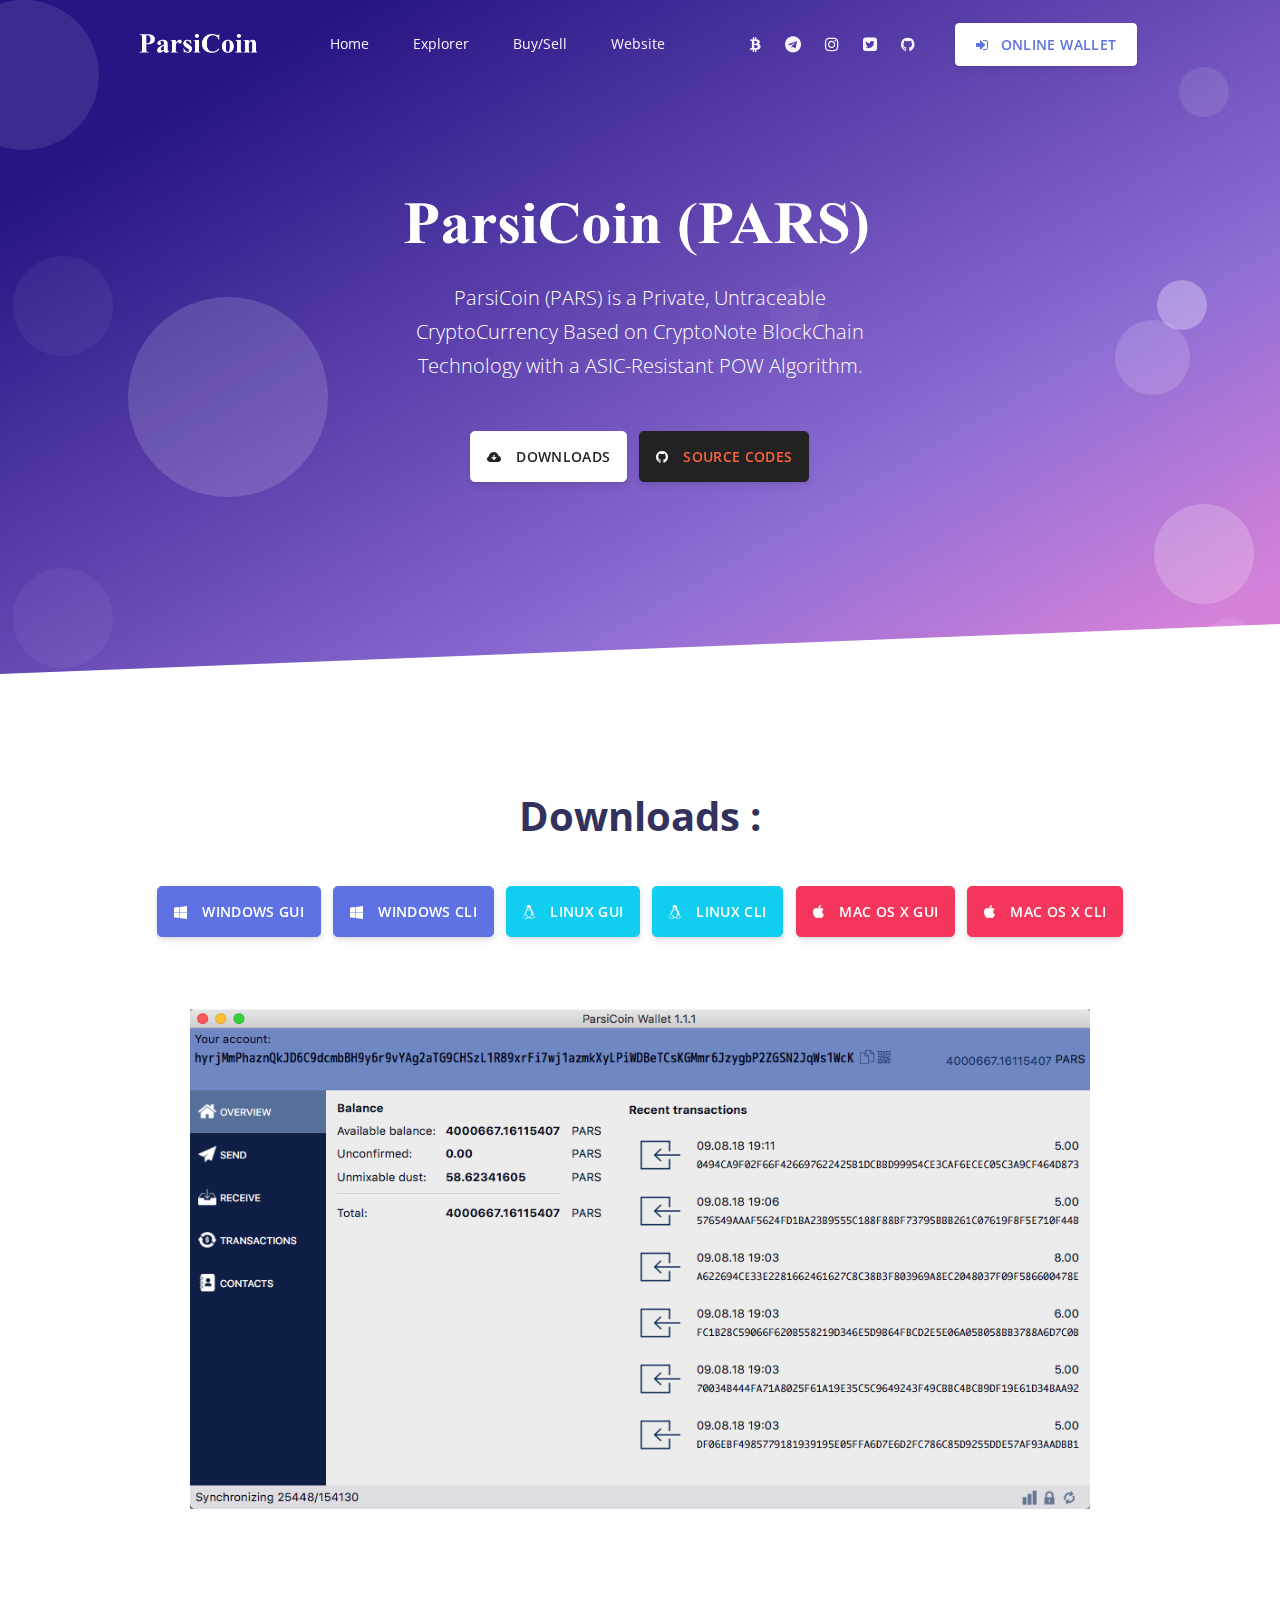
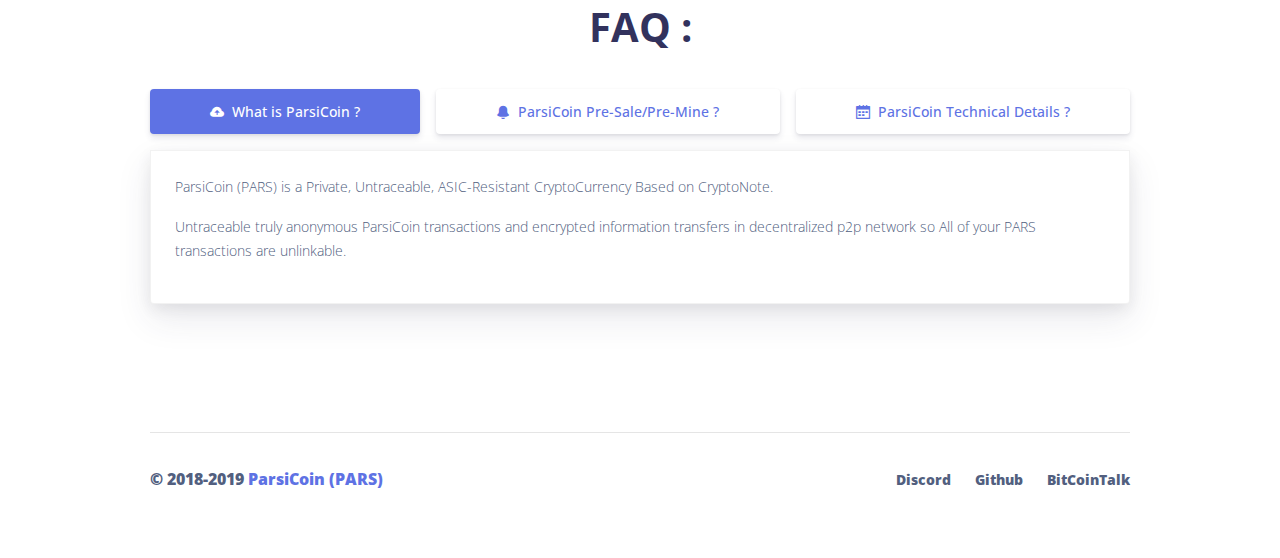
==== index.html @ a7b80174 "initial commit" ====
<!DOCTYPE html>
<html>

<head>
  <meta charset="utf-8">
  <meta name="viewport" content="width=device-width, initial-scale=1, shrink-to-fit=no">
  <meta name="description" content="ParsiCoin (PARS) | Anonymous, Private, Untraceable CryptoCurrency.">
  <meta name="author" content="ParsiCoin">
  <title>ParsiCoin (PARS) | Anonymous, Private, Untraceable CryptoCurrency.</title>
  <link href="./assets/img/brand/favicon.ico" rel="icon" type="ico">
  <link href="https://fonts.googleapis.com/css?family=Open+Sans:300,400,600,700" rel="stylesheet">
  <link href="./assets/vendor/nucleo/css/nucleo.css" rel="stylesheet">
  <link href="./assets/vendor/font-awesome/css/font-awesome.min.css" rel="stylesheet">
  <link type="text/css" href="./assets/css/argon.css?v=1.0.1" rel="stylesheet">
  <link type="text/css" href="./assets/css/docs.min.css" rel="stylesheet">
</head>

<body>
  <header class="header-global">
    <nav id="navbar-main" class="navbar navbar-main navbar-expand-lg navbar-transparent navbar-light headroom">
      <div class="container">
        <a class="navbar-brand mr-lg-5" href="./index.html">
          <img src="./assets/img/brand/white.png">
        </a>
        <button class="navbar-toggler" type="button" data-toggle="collapse" data-target="#navbar_global" aria-controls="navbar_global" aria-expanded="false" aria-label="Toggle navigation">
          <span class="navbar-toggler-icon"></span>
        </button>
        <div class="navbar-collapse collapse" id="navbar_global">
          <div class="navbar-collapse-header">
            <div class="row">
              <div class="col-6 collapse-brand">
                <a href="./index.html">
                  <img src="./assets/img/brand/blue.png">
                </a>
              </div>
              <div class="col-6 collapse-close">
                <button type="button" class="navbar-toggler" data-toggle="collapse" data-target="#navbar_global" aria-controls="navbar_global" aria-expanded="false" aria-label="Toggle navigation">
                  <span></span>
                  <span></span>
                </button>
              </div>
            </div>
          </div>
          <ul class="navbar-nav navbar-nav-hover align-items-lg-center">
            <li class="nav-item">
              <a href="#" class="nav-link" data-toggle="dropdown" href="index.html" role="button">
                <i class="ni ni-ui-04 d-lg-none"></i>
                <span class="nav-link-inner--text">Home</span>
              </a>
            </li>
            <li class="nav-item">
              <a href="#" class="nav-link" data-toggle="dropdown" href="http://explorer.parsicoin.net" role="button">
                <i class="ni ni-collection d-lg-none"></i>
                <span class="nav-link-inner--text">Explorer</span>
              </a>
            </li>
			<li class="nav-item">
              <a href="#" class="nav-link" data-toggle="dropdown" href="https://fcbaccount.com" role="button">
                <i class="ni ni-collection d-lg-none"></i>
                <span class="nav-link-inner--text">Buy/Sell</span>
              </a>
            </li>
			<li class="nav-item">
              <a href="#" class="nav-link" data-toggle="dropdown" href="https://parsicoin.net" role="button">
                <i class="ni ni-collection d-lg-none"></i>
                <span class="nav-link-inner--text">Website</span>
              </a>
            </li>
          </ul>
          <ul class="navbar-nav align-items-lg-center ml-lg-auto">
            <li class="nav-item">
              <a class="nav-link nav-link-icon" href="https://bitcointalk.org/index.php?topic=3381737.0" target="_blank" data-toggle="tooltip" title="join us on Bitcointalk">
                <i class="fa fa-bitcoin"></i>
                <span class="nav-link-inner--text d-lg-none">BitcoinTalk</span>
              </a>
            </li>
			<li class="nav-item">
              <a class="nav-link nav-link-icon" href="https://t.me/parsicoin" target="_blank" data-toggle="tooltip" title="join us on Telegram">
                <i class="fa fa-telegram"></i>
                <span class="nav-link-inner--text d-lg-none">Telegram</span>
              </a>
            </li>
            <li class="nav-item">
              <a class="nav-link nav-link-icon" href="https://www.instagram.com/parsicoin" target="_blank" data-toggle="tooltip" title="Follow us on Instagram">
                <i class="fa fa-instagram"></i>
                <span class="nav-link-inner--text d-lg-none">Instagram</span>
              </a>
            </li>
            <li class="nav-item">
              <a class="nav-link nav-link-icon" href="https://twitter.com/parsicoin" target="_blank" data-toggle="tooltip" title="Follow us on Twitter">
                <i class="fa fa-twitter-square"></i>
                <span class="nav-link-inner--text d-lg-none">Twitter</span>
              </a>
            </li>
            <li class="nav-item">
              <a class="nav-link nav-link-icon" href="https://github.com/parsicoin" target="_blank" data-toggle="tooltip" title="Star us on Github">
                <i class="fa fa-github"></i>
                <span class="nav-link-inner--text d-lg-none">Github</span>
              </a>
            </li>
            <li class="nav-item d-none d-lg-block ml-lg-4">
              <a href="https://wallet.parsicoin.net" target="_blank" class="btn btn-neutral btn-icon">
                <span class="btn-inner--icon">
                  <i class="fa fa-sign-in mr-2"></i>
                </span>
                <span class="nav-link-inner--text">Online Wallet</span>
              </a>
            </li>
          </ul>
        </div>
      </div>
    </nav>
  </header>
  <main>
    <div class="position-relative">
      <section class="section section-lg section-hero section-shaped">
        <div class="shape shape-style-1 shape-primary">
          <span class="span-150"></span>
          <span class="span-50"></span>
          <span class="span-50"></span>
          <span class="span-75"></span>
          <span class="span-100"></span>
          <span class="span-75"></span>
          <span class="span-50"></span>
          <span class="span-100"></span>
          <span class="span-50"></span>
          <span class="span-100"></span>
        </div>
        <div class="container shape-container d-flex align-items-center py-lg">
          <div class="col px-0">
            <div class="row align-items-center justify-content-center">
              <div class="col-lg-6 text-center">
                <img src="./assets/img/brand/white-big.png" style="width: 500px;" class="img-fluid">
                <p class="lead text-white">ParsiCoin (PARS) is a Private, Untraceable CryptoCurrency Based on CryptoNote BlockChain Technology with a ASIC-Resistant POW Algorithm.</p>
                <div class="btn-wrapper mt-5">
                  <a href="#downloads" class="btn btn-lg btn-white btn-icon mb-3 mb-sm-0">
                    <span class="btn-inner--icon"><i class="ni ni-cloud-download-95"></i></span>
                    <span class="btn-inner--text">Downloads</span>
                  </a>
                  <a href="https://github.com/parsicoin/" class="btn btn-lg btn-github btn-icon mb-3 mb-sm-0" target="_blank">
                    <span class="btn-inner--icon"><i class="fa fa-github"></i></span>
                    <span class="btn-inner--text">
                      <span class="text-warning">Source Codes</span>
                  </a>
                </div>
              </div>
            </div>
          </div>
        </div>
        <div class="separator separator-bottom separator-skew zindex-100">
          <svg x="0" y="0" viewBox="0 0 2560 100" preserveAspectRatio="none" version="1.1" xmlns="http://www.w3.org/2000/svg">
            <polygon class="fill-white" points="2560 0 2560 100 0 100"></polygon>
          </svg>
        </div>
      </section>
    </div>
    <section class="section section-components pb-0" id="section-components">
      <div class="container">
        <div class="row justify-content-center">
          <div class="col-lg-12">
            <h2 class="mb-5" id="downloads">
              <h1><center><b>Downloads :<b></center></h1><br>
            </h2>
            <div>
              <center><a href="https://github.com/ParsiCoin/parsipay/releases/download/Stable-3/parsipay-3.0.0-windows.exe" class="btn btn-lg btn-primary btn-icon mb-3 mb-sm-0">
                    <span class="btn-inner--icon"><i class="fa fa-windows"></i></span>
                    <span class="btn-inner--text">Windows GUI</span>
                  </a>
				  <a href="https://github.com/ParsiCoin/parsicoin/releases/download/Stable-3/parsicoin-3.0.0-win64.zip" class="btn btn-lg btn-primary btn-icon mb-3 mb-sm-0">
                    <span class="btn-inner--icon"><i class="fa fa-windows"></i></span>
                    <span class="btn-inner--text">Windows CLI</span>
                  </a>
				<a href="https://github.com/ParsiCoin/parsipay/releases/download/Stable-3/parsipay-3.0.0-linux64.tar.gz" class="btn btn-lg btn-info btn-icon mb-3 mb-sm-0">
                    <span class="btn-inner--icon"><i class="fa fa-linux"></i></span>
                    <span class="btn-inner--text">Linux GUI</span>
                  </a>
				  <a href="https://github.com/ParsiCoin/parsicoin/releases/download/Stable-3/parsicoin-3.0.0-linux64.tar.gz" class="btn btn-lg btn-info btn-icon mb-3 mb-sm-0">
                    <span class="btn-inner--icon"><i class="fa fa-linux"></i></span>
                    <span class="btn-inner--text">Linux CLI</span>
                  </a>
				  <a href="https://github.com/ParsiCoin/parsipay/releases/download/Stable-3/parsipay-3.0.0-macosx64.dmg" class="btn btn-lg btn-danger btn-icon mb-3 mb-sm-0">
                    <span class="btn-inner--icon"><i class="fa fa-apple"></i></span>
                    <span class="btn-inner--text">Mac OS X GUI</span>
                  </a>
				  <a href="https://github.com/ParsiCoin/parsicoin/releases/download/Stable-3/parsicoin-3.0.0-macosx64.zip" class="btn btn-lg btn-danger btn-icon mb-3 mb-sm-0">
                    <span class="btn-inner--icon"><i class="fa fa-apple"></i></span>
                    <span class="btn-inner--text">Mac OS X CLI</span>
                  </center></a>
		  <br>
		  <br>
		  <br>
		  <center><img src="assets/img/parsipay.png" alt="ParsiPay" width="900" height="500"></center>
		  <br>
				  <section class="section section-components">
      <div class="container">
          <div class="row justify-content-center">
            <div class="col-lg-12">
              <div class="mb-3">
                <h1><center><b>FAQ :<b></center></h1>
              </div>
              <div class="nav-wrapper">
                <ul class="nav nav-pills nav-fill flex-column flex-md-row" id="tabs-icons-text" role="tablist">
                  <li class="nav-item">
                    <a class="nav-link mb-sm-3 mb-md-0 active" id="tabs-icons-text-1-tab" data-toggle="tab" href="#tabs-icons-text-1" role="tab" aria-controls="tabs-icons-text-1" aria-selected="true"><i class="ni ni-cloud-upload-96 mr-2"></i>What is ParsiCoin ?</a>
                  </li>
                  <li class="nav-item">
                    <a class="nav-link mb-sm-3 mb-md-0" id="tabs-icons-text-2-tab" data-toggle="tab" href="#tabs-icons-text-2" role="tab" aria-controls="tabs-icons-text-2" aria-selected="false"><i class="ni ni-bell-55 mr-2"></i>ParsiCoin Pre-Sale/Pre-Mine ?</a>
                  </li>
                  <li class="nav-item">
                    <a class="nav-link mb-sm-3 mb-md-0" id="tabs-icons-text-3-tab" data-toggle="tab" href="#tabs-icons-text-3" role="tab" aria-controls="tabs-icons-text-3" aria-selected="false"><i class="ni ni-calendar-grid-58 mr-2"></i>ParsiCoin Technical Details ?</a>
                  </li>
                </ul>
              </div>
              <div class="card shadow">
                <div class="card-body">
                  <div class="tab-content" id="myTabContent">
                    <div class="tab-pane fade show active" id="tabs-icons-text-1" role="tabpanel" aria-labelledby="tabs-icons-text-1-tab">
                      <p class="description">ParsiCoin (PARS) is a Private, Untraceable, ASIC-Resistant CryptoCurrency Based on CryptoNote.</p>
                      <p class="description">Untraceable truly anonymous ParsiCoin transactions and encrypted information transfers in decentralized p2p network so All of your PARS transactions are unlinkable.</p>
                    </div>
                    <div class="tab-pane fade" id="tabs-icons-text-2" role="tabpanel" aria-labelledby="tabs-icons-text-2-tab">
                      <p class="description">ParsiCoin Had no Pre-Sales.</p>
					  <p class="description">ParsiCoin Developers Mined 8% of the Total Supply , for the Project Fees , AirDrops and Investors Shares.</p>
                    </div>
                    <div class="tab-pane fade" id="tabs-icons-text-3" role="tabpanel" aria-labelledby="tabs-icons-text-3-tab">
                      <p class="description">Name : ParsiCoin <br>
					Symbol : PARS <br>
					Block Time : 120 Seconds <br>
					Money supply : 15.000.000 PARS <br>
					Address Prefix : 0x90004 (Address Start with "PARS") <br>
					Minimum fee : 0.001 PARS <br>
					Block reward : Smoothly varying <br>
					RPC Port : 18240</p>
                    </div>
                  </div>
                </div>
              </div>
            </div>
          </div>
		  <br>
		  <br>
		  <br>
		  <script type="text/javascript" src="https://widget.coinlore.com/widgets/new-widget.js"></script><div class="coinlore-coin-widget" data-mcap="1" data-mcurrency="usd" data-d7="1" data-cwidth="100%" data-rank="1" data-vol="1" data-id="parsicoin" data-bcolor="#fff" data-tcolor="#333" data-ccolor="#333" data-pcolor="#333"></div>
      <br>
	  <hr>
      <div class="row align-items-center justify-content-md-between">
        <div class="col-md-6">
          <div class="copyright">
            &copy; 2018-2019
            <a href="https://parsicoin.net" target="_blank">ParsiCoin (PARS)</a>
          </div>
        </div>
        <div class="col-md-6">
          <ul class="nav nav-footer justify-content-end">
            <li class="nav-item">
              <a href="https://discord.gg/c7qmFNh" class="nav-link" target="_blank">Discord</a>
            </li>
            <li class="nav-item">
              <a href="https://github.com/parsicoin" class="nav-link" target="_blank">Github</a>
            </li>
            <li class="nav-item">
              <a href="https://bitcointalk.org/index.php?topic=3381737.0" class="nav-link" target="_blank">BitCoinTalk</a>
            </li>
          </ul>
        </div>
      </div>
    </div>
  </footer>
  <script src="./assets/vendor/jquery/jquery.min.js"></script>
  <script src="./assets/vendor/popper/popper.min.js"></script>
  <script src="./assets/vendor/bootstrap/bootstrap.min.js"></script>
  <script src="./assets/vendor/headroom/headroom.min.js"></script>
  <script src="./assets/vendor/onscreen/onscreen.min.js"></script>
  <script src="./assets/vendor/nouislider/js/nouislider.min.js"></script>
  <script src="./assets/vendor/bootstrap-datepicker/js/bootstrap-datepicker.min.js"></script>
  <script src="./assets/js/argon.js?v=1.0.1"></script>
</body>

</html>
---- assets/vendor/nucleo/css/nucleo.css ----
/*--------------------------------

hermes-dashboard-icons Web Font - built using nucleoapp.com
License - nucleoapp.com/license/

-------------------------------- */
@font-face {
  font-family: 'NucleoIcons';
  src: url('../fonts/nucleo-icons.eot');
  src: url('../fonts/nucleo-icons.eot') format('embedded-opentype'), url('../fonts/nucleo-icons.woff2') format('woff2'), url('../fonts/nucleo-icons.woff') format('woff'), url('../fonts/nucleo-icons.ttf') format('truetype'), url('../fonts/nucleo-icons.svg') format('svg');
  font-weight: normal;
  font-style: normal;
}
/*------------------------
    base class definition
-------------------------*/
.ni {
  display: inline-block;
  font: normal normal normal 14px/1 NucleoIcons;
  font-size: inherit;
  text-rendering: auto;
  -webkit-font-smoothing: antialiased;
  -moz-osx-font-smoothing: grayscale;
}
/*------------------------
  change icon size
-------------------------*/
.ni-lg {
  font-size: 1.33333333em;
  line-height: 0.75em;
  vertical-align: -15%;
}
.ni-2x {
  font-size: 2em;
}
.ni-3x {
  font-size: 3em;
}
.ni-4x {
  font-size: 4em;
}
.ni-5x {
  font-size: 5em;
}

/*----------------------------------
  add a square/circle background
-----------------------------------*/
.ni.square,
.ni.circle {
  padding: 0.33333333em;
  vertical-align: -16%;
  background-color: #eee;
}
.ni.circle {
  border-radius: 50%;
}
/*------------------------
  list icons
-------------------------*/
.ni-ul {
  padding-left: 0;
  margin-left: 2.14285714em;
  list-style-type: none;
}
.ni-ul > li {
  position: relative;
}
.ni-ul > li > .ni {
  position: absolute;
  left: -1.57142857em;
  top: 0.14285714em;
  text-align: center;
}
.ni-ul > li > .ni.lg {
  top: 0;
  left: -1.35714286em;
}
.ni-ul > li > .ni.circle,
.ni-ul > li > .ni.square {
  top: -0.19047619em;
  left: -1.9047619em;
}
/*------------------------
  spinning icons
-------------------------*/
.ni.spin {
  -webkit-animation: nc-spin 2s infinite linear;
  -moz-animation: nc-spin 2s infinite linear;
  animation: nc-spin 2s infinite linear;
}
@-webkit-keyframes nc-spin {
  0% {
    -webkit-transform: rotate(0deg);
  }
  100% {
    -webkit-transform: rotate(360deg);
  }
}
@-moz-keyframes nc-spin {
  0% {
    -moz-transform: rotate(0deg);
  }
  100% {
    -moz-transform: rotate(360deg);
  }
}
@keyframes nc-spin {
  0% {
    -webkit-transform: rotate(0deg);
    -moz-transform: rotate(0deg);
    -ms-transform: rotate(0deg);
    -o-transform: rotate(0deg);
    transform: rotate(0deg);
  }
  100% {
    -webkit-transform: rotate(360deg);
    -moz-transform: rotate(360deg);
    -ms-transform: rotate(360deg);
    -o-transform: rotate(360deg);
    transform: rotate(360deg);
  }
}
/*------------------------
  rotated/flipped icons
-------------------------*/
.ni.rotate-90 {
  filter: progid:DXImageTransform.Microsoft.BasicImage(rotation=1);
  -webkit-transform: rotate(90deg);
  -moz-transform: rotate(90deg);
  -ms-transform: rotate(90deg);
  -o-transform: rotate(90deg);
  transform: rotate(90deg);
}
.ni.rotate-180 {
  filter: progid:DXImageTransform.Microsoft.BasicImage(rotation=2);
  -webkit-transform: rotate(180deg);
  -moz-transform: rotate(180deg);
  -ms-transform: rotate(180deg);
  -o-transform: rotate(180deg);
  transform: rotate(180deg);
}
.ni.rotate-270 {
  filter: progid:DXImageTransform.Microsoft.BasicImage(rotation=3);
  -webkit-transform: rotate(270deg);
  -moz-transform: rotate(270deg);
  -ms-transform: rotate(270deg);
  -o-transform: rotate(270deg);
  transform: rotate(270deg);
}
.ni.flip-y {
  filter: progid:DXImageTransform.Microsoft.BasicImage(rotation=0);
  -webkit-transform: scale(-1, 1);
  -moz-transform: scale(-1, 1);
  -ms-transform: scale(-1, 1);
  -o-transform: scale(-1, 1);
  transform: scale(-1, 1);
}
.ni.flip-x {
  filter: progid:DXImageTransform.Microsoft.BasicImage(rotation=2);
  -webkit-transform: scale(1, -1);
  -moz-transform: scale(1, -1);
  -ms-transform: scale(1, -1);
  -o-transform: scale(1, -1);
  transform: scale(1, -1);
}
/*------------------------
    font icons
-------------------------*/

.ni-active-40::before {
    content: "\ea02";
}

.ni-air-baloon::before {
    content: "\ea03";
}

.ni-album-2::before {
    content: "\ea04";
}

.ni-align-center::before {
    content: "\ea05";
}

.ni-align-left-2::before {
    content: "\ea06";
}

.ni-ambulance::before {
    content: "\ea07";
}

.ni-app::before {
    content: "\ea08";
}

.ni-archive-2::before {
    content: "\ea09";
}

.ni-atom::before {
    content: "\ea0a";
}

.ni-badge::before {
    content: "\ea0b";
}

.ni-bag-17::before {
    content: "\ea0c";
}

.ni-basket::before {
    content: "\ea0d";
}

.ni-bell-55::before {
    content: "\ea0e";
}

.ni-bold-down::before {
    content: "\ea0f";
}

.ni-bold-left::before {
    content: "\ea10";
}

.ni-bold-right::before {
    content: "\ea11";
}

.ni-bold-up::before {
    content: "\ea12";
}

.ni-bold::before {
    content: "\ea13";
}

.ni-book-bookmark::before {
    content: "\ea14";
}

.ni-books::before {
    content: "\ea15";
}

.ni-box-2::before {
    content: "\ea16";
}

.ni-briefcase-24::before {
    content: "\ea17";
}

.ni-building::before {
    content: "\ea18";
}

.ni-bulb-61::before {
    content: "\ea19";
}

.ni-bullet-list-67::before {
    content: "\ea1a";
}

.ni-bus-front-12::before {
    content: "\ea1b";
}

.ni-button-pause::before {
    content: "\ea1c";
}

.ni-button-play::before {
    content: "\ea1d";
}

.ni-button-power::before {
    content: "\ea1e";
}

.ni-calendar-grid-58::before {
    content: "\ea1f";
}

.ni-camera-compact::before {
    content: "\ea20";
}

.ni-caps-small::before {
    content: "\ea21";
}

.ni-cart::before {
    content: "\ea22";
}

.ni-chart-bar-32::before {
    content: "\ea23";
}

.ni-chart-pie-35::before {
    content: "\ea24";
}

.ni-chat-round::before {
    content: "\ea25";
}

.ni-check-bold::before {
    content: "\ea26";
}

.ni-circle-08::before {
    content: "\ea27";
}

.ni-cloud-download-95::before {
    content: "\ea28";
}

.ni-cloud-upload-96::before {
    content: "\ea29";
}

.ni-compass-04::before {
    content: "\ea2a";
}

.ni-controller::before {
    content: "\ea2b";
}

.ni-credit-card::before {
    content: "\ea2c";
}

.ni-curved-next::before {
    content: "\ea2d";
}

.ni-delivery-fast::before {
    content: "\ea2e";
}

.ni-diamond::before {
    content: "\ea2f";
}

.ni-email-83::before {
    content: "\ea30";
}

.ni-fat-add::before {
    content: "\ea31";
}

.ni-fat-delete::before {
    content: "\ea32";
}

.ni-fat-remove::before {
    content: "\ea33";
}

.ni-favourite-28::before {
    content: "\ea34";
}

.ni-folder-17::before {
    content: "\ea35";
}

.ni-glasses-2::before {
    content: "\ea36";
}

.ni-hat-3::before {
    content: "\ea37";
}

.ni-headphones::before {
    content: "\ea38";
}

.ni-html5::before {
    content: "\ea39";
}

.ni-istanbul::before {
    content: "\ea3a";
}

.ni-key-25::before {
    content: "\ea3b";
}

.ni-laptop::before {
    content: "\ea3c";
}

.ni-like-2::before {
    content: "\ea3d";
}

.ni-lock-circle-open::before {
    content: "\ea3e";
}

.ni-map-big::before {
    content: "\ea3f";
}

.ni-mobile-button::before {
    content: "\ea40";
}

.ni-money-coins::before {
    content: "\ea41";
}

.ni-note-03::before {
    content: "\ea42";
}

.ni-notification-70::before {
    content: "\ea43";
}

.ni-palette::before {
    content: "\ea44";
}

.ni-paper-diploma::before {
    content: "\ea45";
}

.ni-pin-3::before {
    content: "\ea46";
}

.ni-planet::before {
    content: "\ea47";
}

.ni-ruler-pencil::before {
    content: "\ea48";
}

.ni-satisfied::before {
    content: "\ea49";
}

.ni-scissors::before {
    content: "\ea4a";
}

.ni-send::before {
    content: "\ea4b";
}

.ni-settings-gear-65::before {
    content: "\ea4c";
}

.ni-settings::before {
    content: "\ea4d";
}

.ni-single-02::before {
    content: "\ea4e";
}

.ni-single-copy-04::before {
    content: "\ea4f";
}

.ni-sound-wave::before {
    content: "\ea50";
}

.ni-spaceship::before {
    content: "\ea51";
}

.ni-square-pin::before {
    content: "\ea52";
}

.ni-support-16::before {
    content: "\ea53";
}

.ni-tablet-button::before {
    content: "\ea54";
}

.ni-tag::before {
    content: "\ea55";
}

.ni-tie-bow::before {
    content: "\ea56";
}

.ni-time-alarm::before {
    content: "\ea57";
}

.ni-trophy::before {
    content: "\ea58";
}

.ni-tv-2::before {
    content: "\ea59";
}

.ni-umbrella-13::before {
    content: "\ea5a";
}

.ni-user-run::before {
    content: "\ea5b";
}

.ni-vector::before {
    content: "\ea5c";
}

.ni-watch-time::before {
    content: "\ea5d";
}

.ni-world::before {
    content: "\ea5e";
}

.ni-zoom-split-in::before {
    content: "\ea5f";
}

.ni-collection::before {
    content: "\ea60";
}

.ni-image::before {
    content: "\ea61";
}

.ni-shop::before {
    content: "\ea62";
}

.ni-ungroup::before {
    content: "\ea63";
}

.ni-world-2::before {
    content: "\ea64";
}

.ni-ui-04::before {
    content: "\ea65";
}


/* all icon font classes list here */
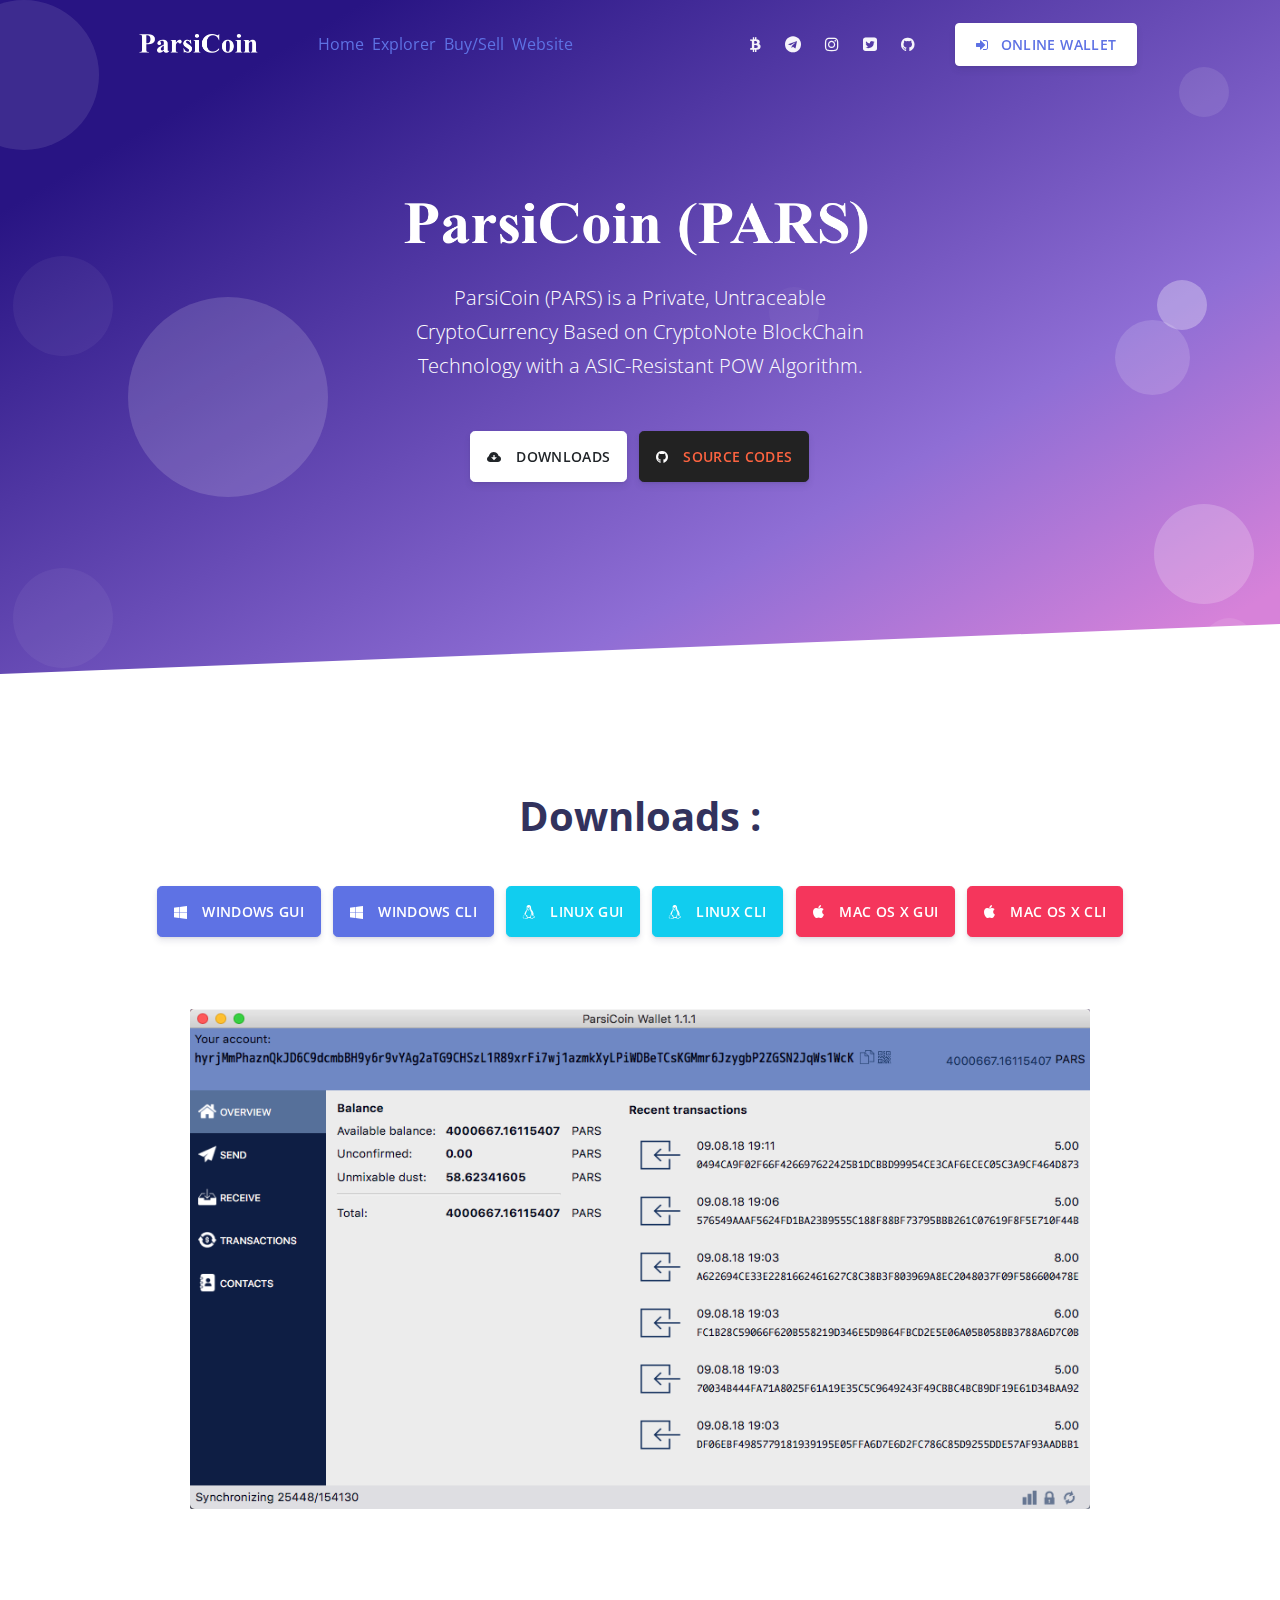
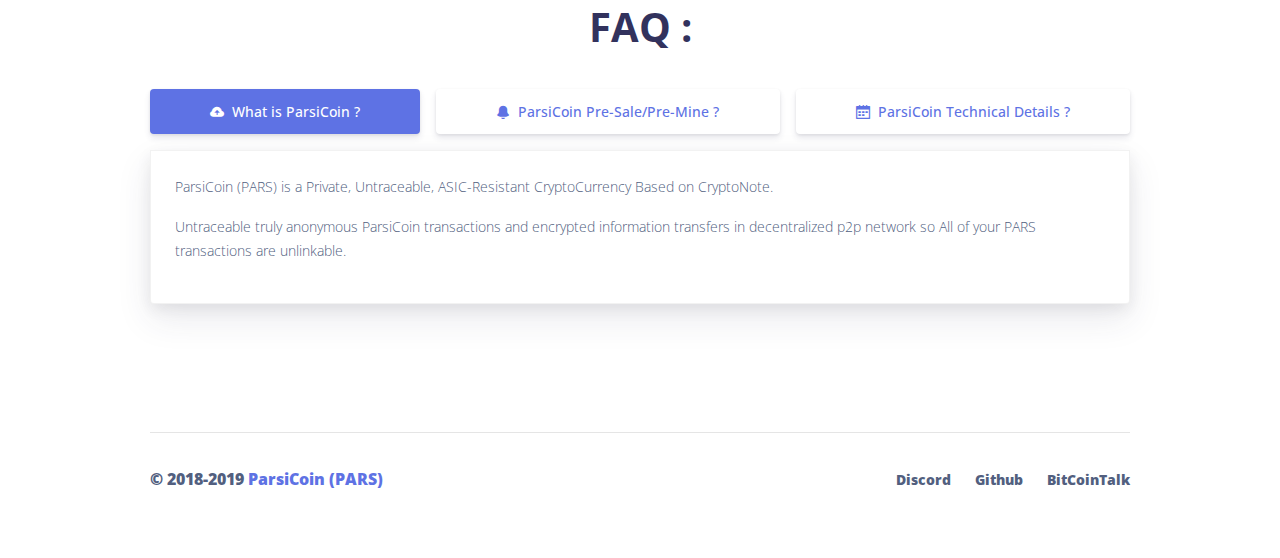
==== commit 70baa520: "Update index.html" ====
--- a/index.html
+++ b/index.html
@@ -43,28 +43,16 @@
           </div>
           <ul class="navbar-nav navbar-nav-hover align-items-lg-center">
             <li class="nav-item">
-              <a href="#" class="nav-link" data-toggle="dropdown" href="index.html" role="button">
-                <i class="ni ni-ui-04 d-lg-none"></i>
-                <span class="nav-link-inner--text">Home</span>
-              </a>
-            </li>
-            <li class="nav-item">
-              <a href="#" class="nav-link" data-toggle="dropdown" href="http://explorer.parsicoin.net" role="button">
-                <i class="ni ni-collection d-lg-none"></i>
-                <span class="nav-link-inner--text">Explorer</span>
-              </a>
+              <li><a href="index.html">Home</a></li>
+            </li>
+            <li class="nav-item">
+              <li><a href="http://explorer.parsicoin.net" target="_blank">Explorer</a></li>
             </li>
 			<li class="nav-item">
-              <a href="#" class="nav-link" data-toggle="dropdown" href="https://fcbaccount.com" role="button">
-                <i class="ni ni-collection d-lg-none"></i>
-                <span class="nav-link-inner--text">Buy/Sell</span>
-              </a>
+             <li><a href="https://fcbaccount.com" target="_blank">Buy/Sell</a></li>
             </li>
 			<li class="nav-item">
-              <a href="#" class="nav-link" data-toggle="dropdown" href="https://parsicoin.net" role="button">
-                <i class="ni ni-collection d-lg-none"></i>
-                <span class="nav-link-inner--text">Website</span>
-              </a>
+              <li><a href="https://parsicoin.net" target="_blank">Website</a></li>
             </li>
           </ul>
           <ul class="navbar-nav align-items-lg-center ml-lg-auto">
@@ -276,4 +264,4 @@
   <script src="./assets/js/argon.js?v=1.0.1"></script>
 </body>
 
-</html>+</html>
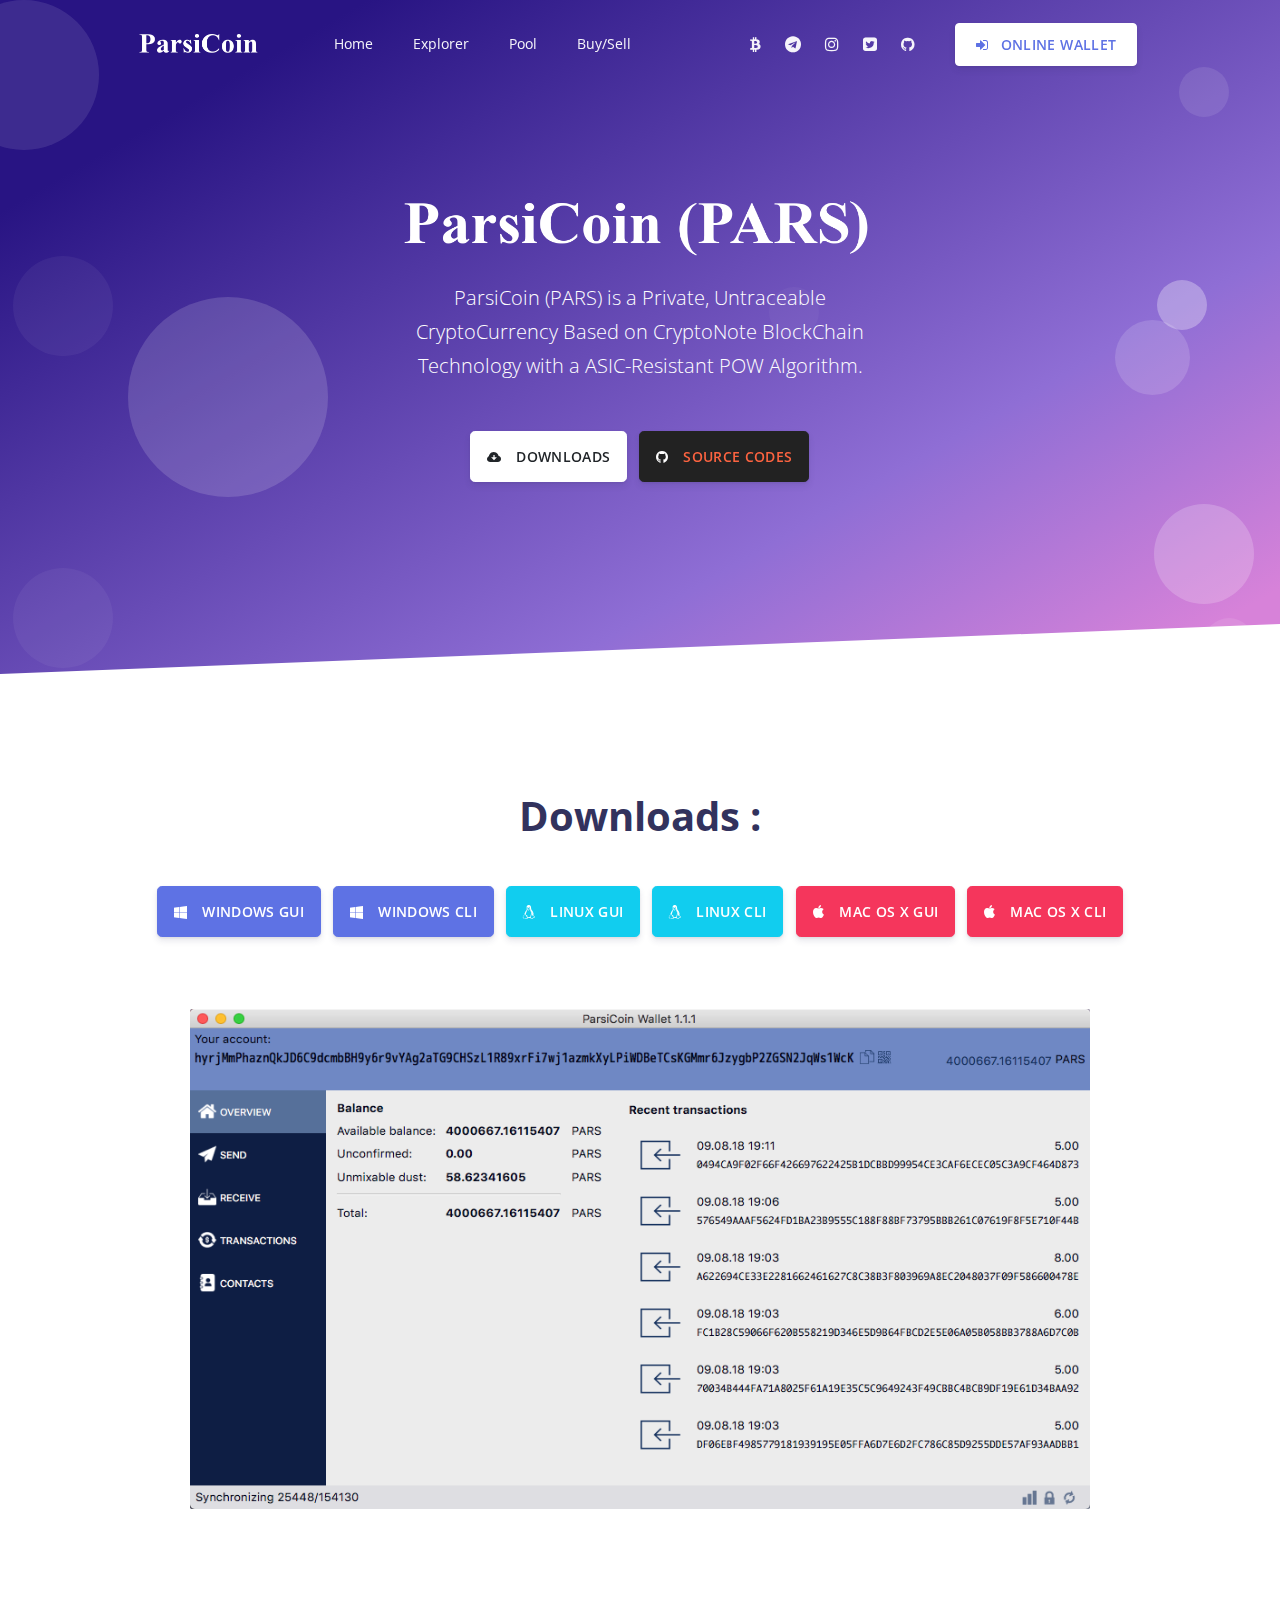
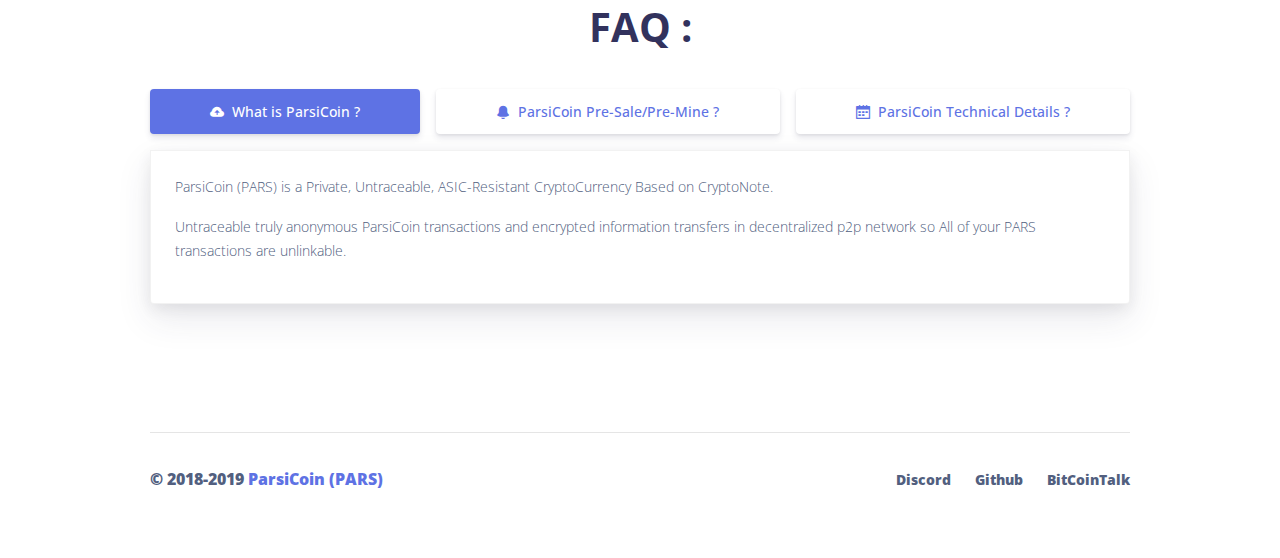
==== commit 6610cdcb: "pool" ====
--- a/index.html
+++ b/index.html
@@ -43,16 +43,16 @@
           </div>
           <ul class="navbar-nav navbar-nav-hover align-items-lg-center">
             <li class="nav-item">
-              <li><a href="index.html">Home</a></li>
-            </li>
-            <li class="nav-item">
-              <li><a href="http://explorer.parsicoin.net" target="_blank">Explorer</a></li>
+              <li><a href="index.html" class="nav-link">Home</a></li>
+            </li>
+            <li class="nav-item">
+              <li><a href="http://explorer.parsicoin.net" class="nav-link" target="_blank">Explorer</a></li>
             </li>
 			<li class="nav-item">
-             <li><a href="https://fcbaccount.com" target="_blank">Buy/Sell</a></li>
-            </li>
-			<li class="nav-item">
-              <li><a href="https://parsicoin.net" target="_blank">Website</a></li>
+              <li><a href="http://pool.parsicoin.net" class="nav-link" target="_blank">Pool</a></li>
+            </li>
+	    <li class="nav-item">
+             <li><a href="https://fcbaccount.com" class="nav-link" target="_blank">Buy/Sell</a></li>
             </li>
           </ul>
           <ul class="navbar-nav align-items-lg-center ml-lg-auto">
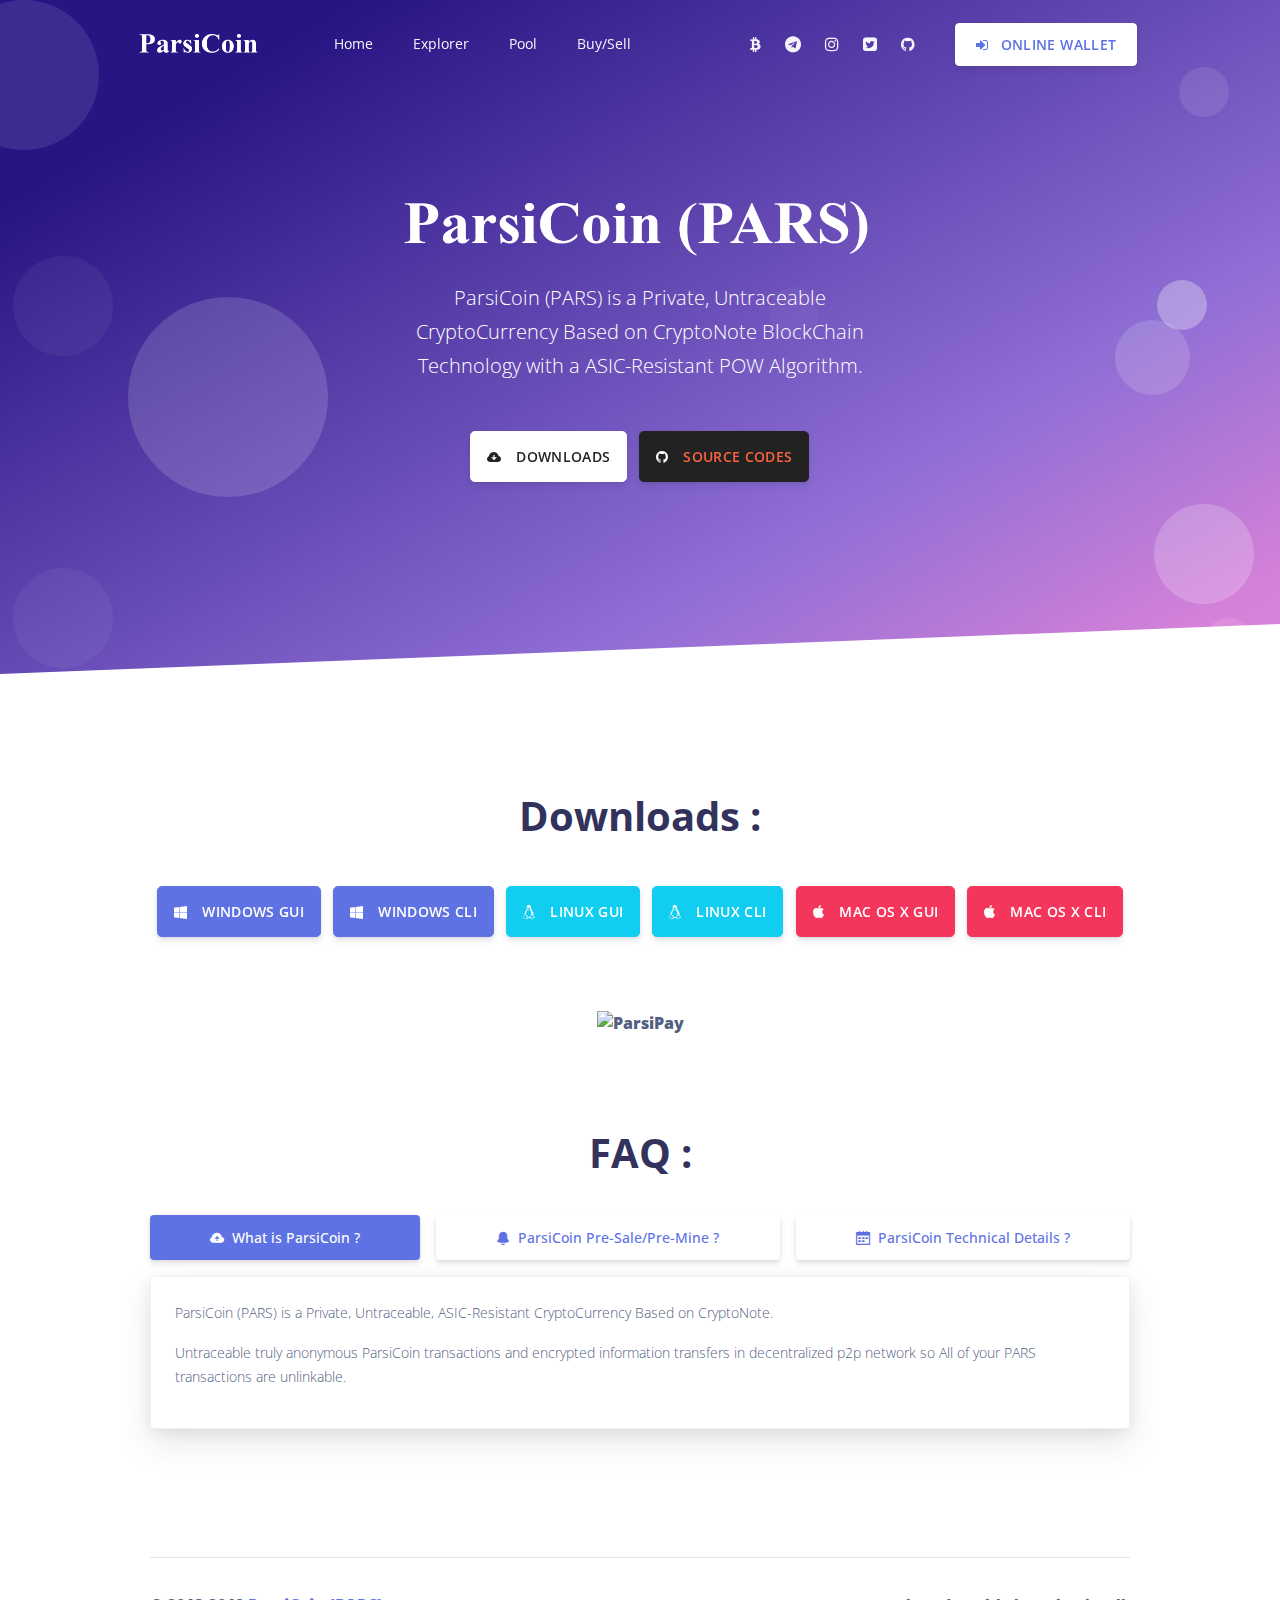
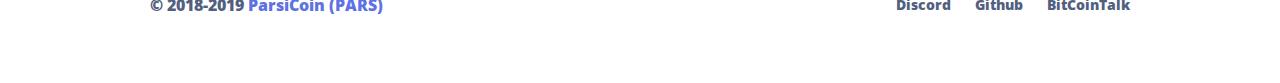
==== commit e58fbde2: "Parsipay.png" ====
--- a/index.html
+++ b/index.html
@@ -177,7 +177,7 @@
 		  <br>
 		  <br>
 		  <br>
-		  <center><img src="assets/img/parsipay.png" alt="ParsiPay" width="900" height="500"></center>
+		  <center><img src="https://parsicoin.net/images/parsipay.png" alt="ParsiPay" width="900" height="500"></center>
 		  <br>
 				  <section class="section section-components">
       <div class="container">
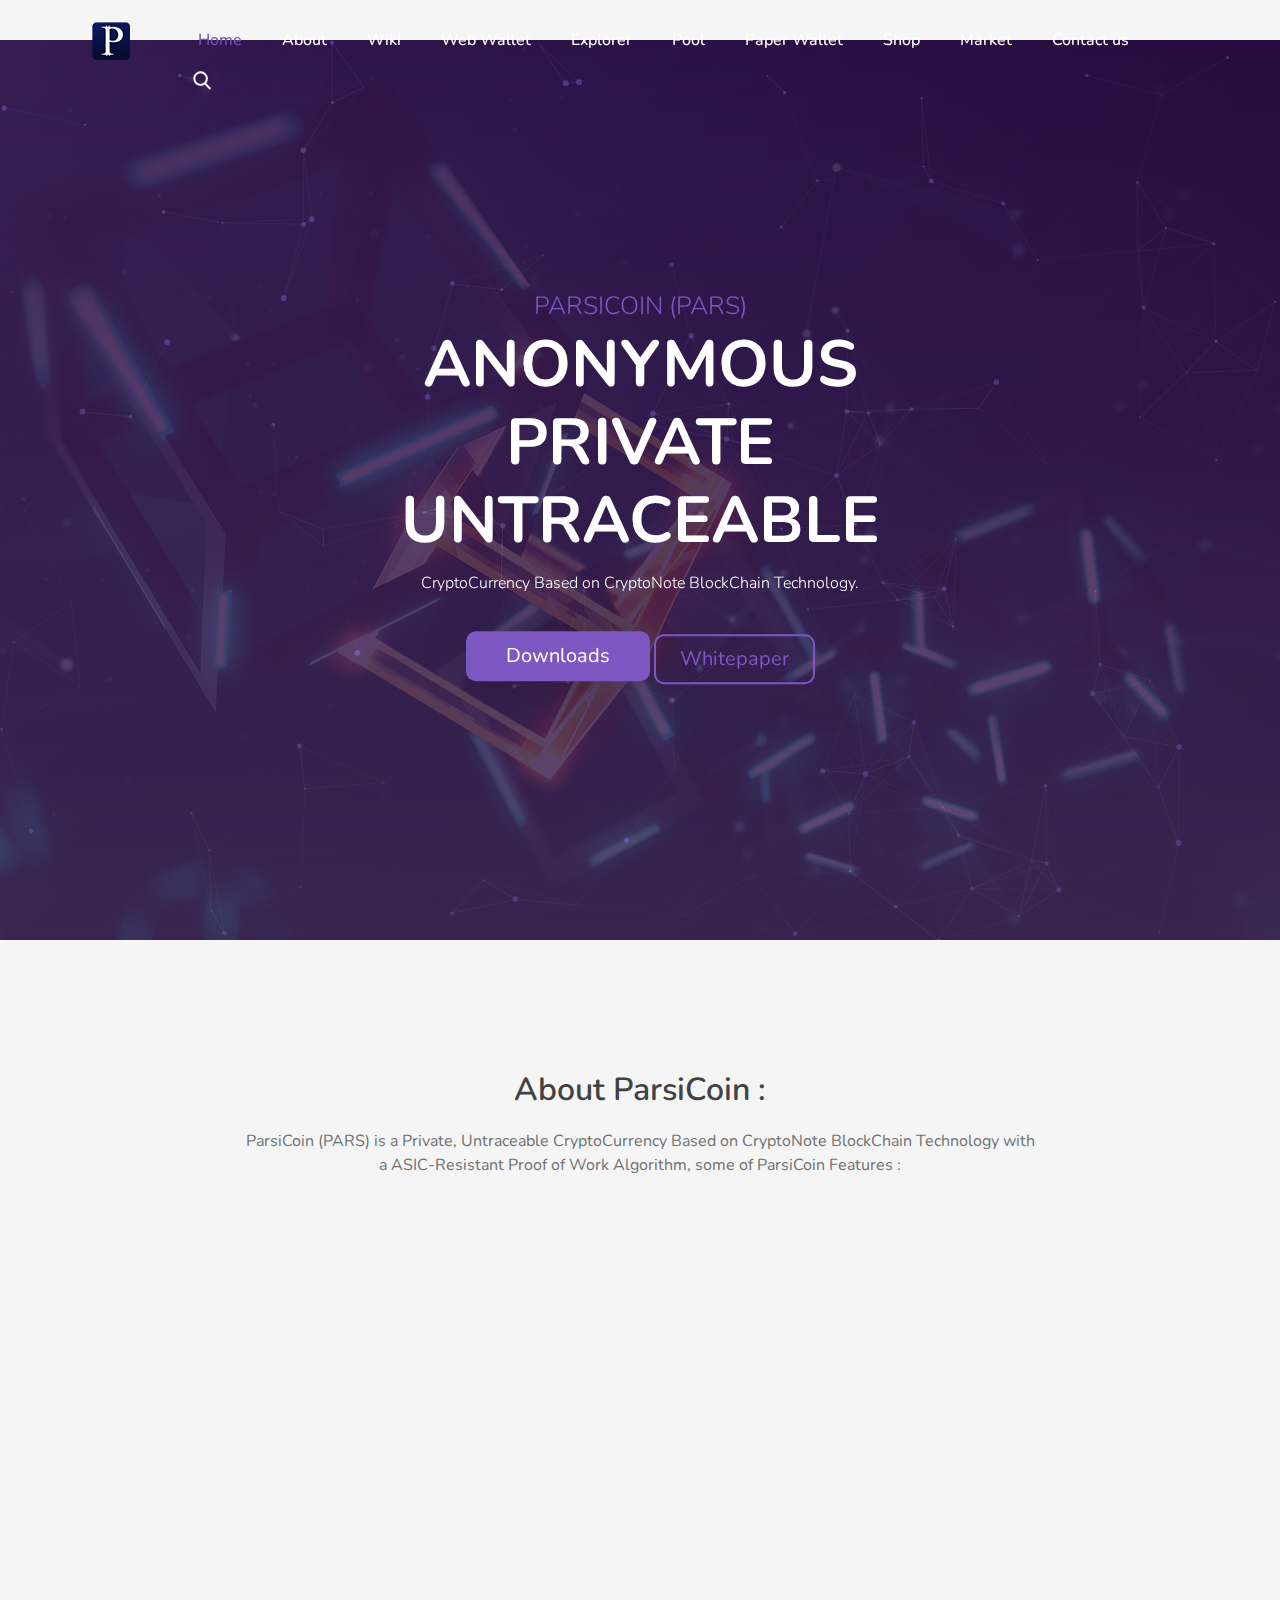
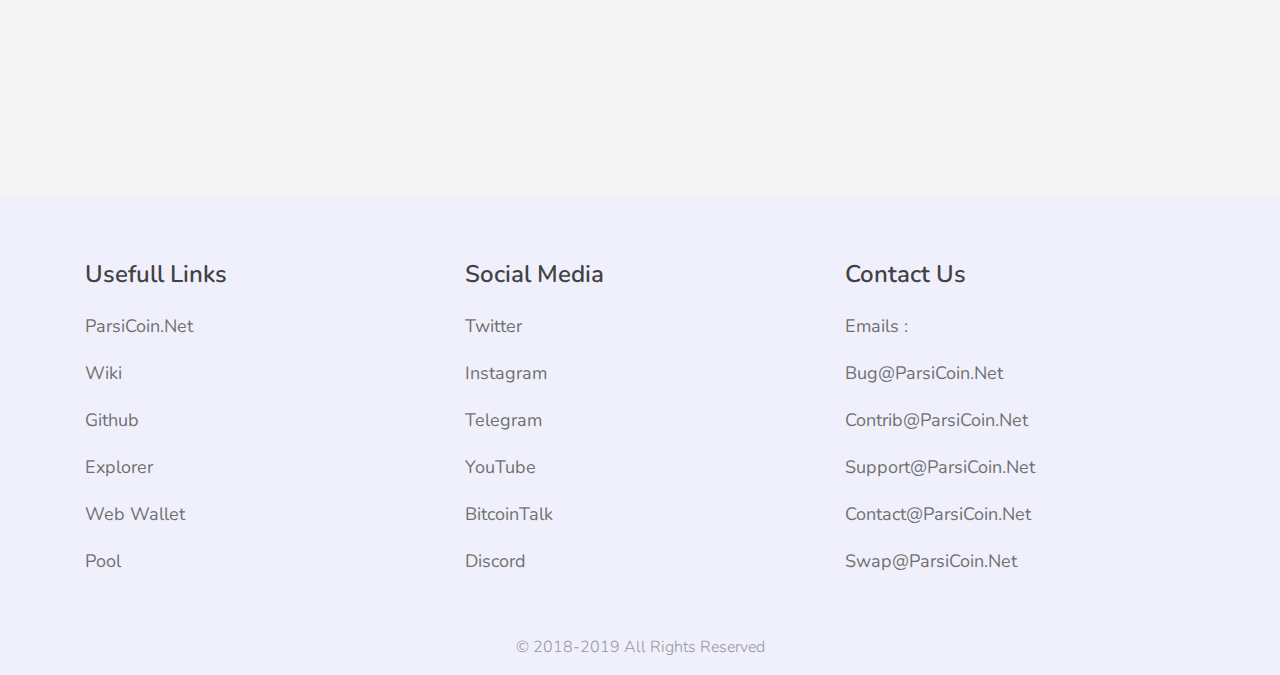
==== commit 5e37f6fd: "final version" ====
--- a/index.html
+++ b/index.html
@@ -1,267 +1,183 @@
 <!DOCTYPE html>
-<html>
-
+<html lang="en">
 <head>
-  <meta charset="utf-8">
+  <title>ParsiCoin (PARS) | Anonymous, Private, Untraceable CryptoCurrency.</title>
+  <meta charset="UTF-8">
   <meta name="viewport" content="width=device-width, initial-scale=1, shrink-to-fit=no">
+  <meta name="keywords" content="ParsiCoin,CryptoCurrency,Blockchain"/>
   <meta name="description" content="ParsiCoin (PARS) | Anonymous, Private, Untraceable CryptoCurrency.">
-  <meta name="author" content="ParsiCoin">
-  <title>ParsiCoin (PARS) | Anonymous, Private, Untraceable CryptoCurrency.</title>
-  <link href="./assets/img/brand/favicon.ico" rel="icon" type="ico">
-  <link href="https://fonts.googleapis.com/css?family=Open+Sans:300,400,600,700" rel="stylesheet">
-  <link href="./assets/vendor/nucleo/css/nucleo.css" rel="stylesheet">
-  <link href="./assets/vendor/font-awesome/css/font-awesome.min.css" rel="stylesheet">
-  <link type="text/css" href="./assets/css/argon.css?v=1.0.1" rel="stylesheet">
-  <link type="text/css" href="./assets/css/docs.min.css" rel="stylesheet">
+  <link rel="icon" href="assets/img/favicon.png">
+  <link rel="stylesheet" href="assets/icon/font/flaticon.css">
+  <link rel="stylesheet" href="https://use.fontawesome.com/releases/v5.7.2/css/all.css" integrity="sha384-fnmOCqbTlWIlj8LyTjo7mOUStjsKC4pOpQbqyi7RrhN7udi9RwhKkMHpvLbHG9Sr" crossorigin="anonymous">
+  <link rel="stylesheet" href="assets/css/bootstrap.min.css">
+  <link rel="stylesheet" href="assets/css/animate.min.css">
+  <link rel="stylesheet" href="assets/css/owl.carousel.min.css">
+  <link rel="stylesheet" href="assets/css/lightbox.min.css">
+  <link rel="stylesheet" href="assets/css/style.css">
 </head>
-
-<body>
-  <header class="header-global">
-    <nav id="navbar-main" class="navbar navbar-main navbar-expand-lg navbar-transparent navbar-light headroom">
-      <div class="container">
-        <a class="navbar-brand mr-lg-5" href="./index.html">
-          <img src="./assets/img/brand/white.png">
-        </a>
-        <button class="navbar-toggler" type="button" data-toggle="collapse" data-target="#navbar_global" aria-controls="navbar_global" aria-expanded="false" aria-label="Toggle navigation">
-          <span class="navbar-toggler-icon"></span>
-        </button>
-        <div class="navbar-collapse collapse" id="navbar_global">
-          <div class="navbar-collapse-header">
-            <div class="row">
-              <div class="col-6 collapse-brand">
-                <a href="./index.html">
-                  <img src="./assets/img/brand/blue.png">
-                </a>
-              </div>
-              <div class="col-6 collapse-close">
-                <button type="button" class="navbar-toggler" data-toggle="collapse" data-target="#navbar_global" aria-controls="navbar_global" aria-expanded="false" aria-label="Toggle navigation">
-                  <span></span>
-                  <span></span>
-                </button>
-              </div>
-            </div>
+<body class="page-section" id="home">
+<div class="preloader"></div>
+<header class="header">
+  <div id="navbar" class="flex-row link-color">
+    <div class="container">
+      <div>
+        <div id="toggler">
+          <a>
+            <i class="fas fa-bars"></i>
+          </a>
+        </div>
+        <a class="logo" href="index.html"><img src="assets/img/logo.png" alt="ParsiCoin"></a>
+        <nav id="nav" class="vw-nav-menu vw-nav-menu_two">
+          <ul class="list-unstyled">
+            <li><a class="vw-nav-link" href="#home">Home</a></li>
+            <li><a class="vw-nav-link" href="#features">About</a></li>
+            <li><a class="vw-nav-link" href="https://wiki.parsicoin.net">Wiki</a></li>
+            <li><a class="vw-nav-link" href="https://wallet.parsicoin.net">Web Wallet</a></li>
+            <li><a class="vw-nav-link" href="https://explorer.parsicoin.net">Explorer</a></li>
+            <li><a class="vw-nav-link" href="https://pool.parsicoin.net">Pool</a></li>
+            <li><a class="vw-nav-link" href="paperwallet/index.html">Paper Wallet</a></li>
+            <li><a class="vw-nav-link" href="https://shop.parsicoin.net">Shop</a></li>
+            <li><a class="vw-nav-link" href="https://coinlore.com/coin/parsicoin">Market</a></li>
+            <li><a class="vw-nav-link" href="#footer">Contact us</a></li>
+          </ul>
+        </nav>
+        <div id="search-box">
+          <a href="#search">
+            <i class="flaticon-search"></i>
+          </a>
+          <div id="search">
+            <span class="close"></span>
+            <form role="search" action="https://explorer.parsicoin.net#blockchain_transaction" id="searchform" >
+              <input name="hash" class="form-control" type="search" placeholder="Search with Transaction Hash"/>
+            </form>
           </div>
-          <ul class="navbar-nav navbar-nav-hover align-items-lg-center">
-            <li class="nav-item">
-              <li><a href="index.html" class="nav-link">Home</a></li>
-            </li>
-            <li class="nav-item">
-              <li><a href="http://explorer.parsicoin.net" class="nav-link" target="_blank">Explorer</a></li>
-            </li>
-			<li class="nav-item">
-              <li><a href="http://pool.parsicoin.net" class="nav-link" target="_blank">Pool</a></li>
-            </li>
-	    <li class="nav-item">
-             <li><a href="https://fcbaccount.com" class="nav-link" target="_blank">Buy/Sell</a></li>
-            </li>
-          </ul>
-          <ul class="navbar-nav align-items-lg-center ml-lg-auto">
-            <li class="nav-item">
-              <a class="nav-link nav-link-icon" href="https://bitcointalk.org/index.php?topic=3381737.0" target="_blank" data-toggle="tooltip" title="join us on Bitcointalk">
-                <i class="fa fa-bitcoin"></i>
-                <span class="nav-link-inner--text d-lg-none">BitcoinTalk</span>
-              </a>
-            </li>
-			<li class="nav-item">
-              <a class="nav-link nav-link-icon" href="https://t.me/parsicoin" target="_blank" data-toggle="tooltip" title="join us on Telegram">
-                <i class="fa fa-telegram"></i>
-                <span class="nav-link-inner--text d-lg-none">Telegram</span>
-              </a>
-            </li>
-            <li class="nav-item">
-              <a class="nav-link nav-link-icon" href="https://www.instagram.com/parsicoin" target="_blank" data-toggle="tooltip" title="Follow us on Instagram">
-                <i class="fa fa-instagram"></i>
-                <span class="nav-link-inner--text d-lg-none">Instagram</span>
-              </a>
-            </li>
-            <li class="nav-item">
-              <a class="nav-link nav-link-icon" href="https://twitter.com/parsicoin" target="_blank" data-toggle="tooltip" title="Follow us on Twitter">
-                <i class="fa fa-twitter-square"></i>
-                <span class="nav-link-inner--text d-lg-none">Twitter</span>
-              </a>
-            </li>
-            <li class="nav-item">
-              <a class="nav-link nav-link-icon" href="https://github.com/parsicoin" target="_blank" data-toggle="tooltip" title="Star us on Github">
-                <i class="fa fa-github"></i>
-                <span class="nav-link-inner--text d-lg-none">Github</span>
-              </a>
-            </li>
-            <li class="nav-item d-none d-lg-block ml-lg-4">
-              <a href="https://wallet.parsicoin.net" target="_blank" class="btn btn-neutral btn-icon">
-                <span class="btn-inner--icon">
-                  <i class="fa fa-sign-in mr-2"></i>
-                </span>
-                <span class="nav-link-inner--text">Online Wallet</span>
-              </a>
-            </li>
-          </ul>
-        </div>
-      </div>
-    </nav>
-  </header>
-  <main>
-    <div class="position-relative">
-      <section class="section section-lg section-hero section-shaped">
-        <div class="shape shape-style-1 shape-primary">
-          <span class="span-150"></span>
-          <span class="span-50"></span>
-          <span class="span-50"></span>
-          <span class="span-75"></span>
-          <span class="span-100"></span>
-          <span class="span-75"></span>
-          <span class="span-50"></span>
-          <span class="span-100"></span>
-          <span class="span-50"></span>
-          <span class="span-100"></span>
-        </div>
-        <div class="container shape-container d-flex align-items-center py-lg">
-          <div class="col px-0">
-            <div class="row align-items-center justify-content-center">
-              <div class="col-lg-6 text-center">
-                <img src="./assets/img/brand/white-big.png" style="width: 500px;" class="img-fluid">
-                <p class="lead text-white">ParsiCoin (PARS) is a Private, Untraceable CryptoCurrency Based on CryptoNote BlockChain Technology with a ASIC-Resistant POW Algorithm.</p>
-                <div class="btn-wrapper mt-5">
-                  <a href="#downloads" class="btn btn-lg btn-white btn-icon mb-3 mb-sm-0">
-                    <span class="btn-inner--icon"><i class="ni ni-cloud-download-95"></i></span>
-                    <span class="btn-inner--text">Downloads</span>
-                  </a>
-                  <a href="https://github.com/parsicoin/" class="btn btn-lg btn-github btn-icon mb-3 mb-sm-0" target="_blank">
-                    <span class="btn-inner--icon"><i class="fa fa-github"></i></span>
-                    <span class="btn-inner--text">
-                      <span class="text-warning">Source Codes</span>
-                  </a>
-                </div>
-              </div>
-            </div>
-          </div>
-        </div>
-        <div class="separator separator-bottom separator-skew zindex-100">
-          <svg x="0" y="0" viewBox="0 0 2560 100" preserveAspectRatio="none" version="1.1" xmlns="http://www.w3.org/2000/svg">
-            <polygon class="fill-white" points="2560 0 2560 100 0 100"></polygon>
-          </svg>
-        </div>
-      </section>
-    </div>
-    <section class="section section-components pb-0" id="section-components">
-      <div class="container">
-        <div class="row justify-content-center">
-          <div class="col-lg-12">
-            <h2 class="mb-5" id="downloads">
-              <h1><center><b>Downloads :<b></center></h1><br>
-            </h2>
-            <div>
-              <center><a href="https://github.com/ParsiCoin/parsipay/releases/download/Stable-3/parsipay-3.0.0-windows.exe" class="btn btn-lg btn-primary btn-icon mb-3 mb-sm-0">
-                    <span class="btn-inner--icon"><i class="fa fa-windows"></i></span>
-                    <span class="btn-inner--text">Windows GUI</span>
-                  </a>
-				  <a href="https://github.com/ParsiCoin/parsicoin/releases/download/Stable-3/parsicoin-3.0.0-win64.zip" class="btn btn-lg btn-primary btn-icon mb-3 mb-sm-0">
-                    <span class="btn-inner--icon"><i class="fa fa-windows"></i></span>
-                    <span class="btn-inner--text">Windows CLI</span>
-                  </a>
-				<a href="https://github.com/ParsiCoin/parsipay/releases/download/Stable-3/parsipay-3.0.0-linux64.tar.gz" class="btn btn-lg btn-info btn-icon mb-3 mb-sm-0">
-                    <span class="btn-inner--icon"><i class="fa fa-linux"></i></span>
-                    <span class="btn-inner--text">Linux GUI</span>
-                  </a>
-				  <a href="https://github.com/ParsiCoin/parsicoin/releases/download/Stable-3/parsicoin-3.0.0-linux64.tar.gz" class="btn btn-lg btn-info btn-icon mb-3 mb-sm-0">
-                    <span class="btn-inner--icon"><i class="fa fa-linux"></i></span>
-                    <span class="btn-inner--text">Linux CLI</span>
-                  </a>
-				  <a href="https://github.com/ParsiCoin/parsipay/releases/download/Stable-3/parsipay-3.0.0-macosx64.dmg" class="btn btn-lg btn-danger btn-icon mb-3 mb-sm-0">
-                    <span class="btn-inner--icon"><i class="fa fa-apple"></i></span>
-                    <span class="btn-inner--text">Mac OS X GUI</span>
-                  </a>
-				  <a href="https://github.com/ParsiCoin/parsicoin/releases/download/Stable-3/parsicoin-3.0.0-macosx64.zip" class="btn btn-lg btn-danger btn-icon mb-3 mb-sm-0">
-                    <span class="btn-inner--icon"><i class="fa fa-apple"></i></span>
-                    <span class="btn-inner--text">Mac OS X CLI</span>
-                  </center></a>
-		  <br>
-		  <br>
-		  <br>
-		  <center><img src="https://parsicoin.net/images/parsipay.png" alt="ParsiPay" width="900" height="500"></center>
-		  <br>
-				  <section class="section section-components">
-      <div class="container">
-          <div class="row justify-content-center">
-            <div class="col-lg-12">
-              <div class="mb-3">
-                <h1><center><b>FAQ :<b></center></h1>
-              </div>
-              <div class="nav-wrapper">
-                <ul class="nav nav-pills nav-fill flex-column flex-md-row" id="tabs-icons-text" role="tablist">
-                  <li class="nav-item">
-                    <a class="nav-link mb-sm-3 mb-md-0 active" id="tabs-icons-text-1-tab" data-toggle="tab" href="#tabs-icons-text-1" role="tab" aria-controls="tabs-icons-text-1" aria-selected="true"><i class="ni ni-cloud-upload-96 mr-2"></i>What is ParsiCoin ?</a>
-                  </li>
-                  <li class="nav-item">
-                    <a class="nav-link mb-sm-3 mb-md-0" id="tabs-icons-text-2-tab" data-toggle="tab" href="#tabs-icons-text-2" role="tab" aria-controls="tabs-icons-text-2" aria-selected="false"><i class="ni ni-bell-55 mr-2"></i>ParsiCoin Pre-Sale/Pre-Mine ?</a>
-                  </li>
-                  <li class="nav-item">
-                    <a class="nav-link mb-sm-3 mb-md-0" id="tabs-icons-text-3-tab" data-toggle="tab" href="#tabs-icons-text-3" role="tab" aria-controls="tabs-icons-text-3" aria-selected="false"><i class="ni ni-calendar-grid-58 mr-2"></i>ParsiCoin Technical Details ?</a>
-                  </li>
-                </ul>
-              </div>
-              <div class="card shadow">
-                <div class="card-body">
-                  <div class="tab-content" id="myTabContent">
-                    <div class="tab-pane fade show active" id="tabs-icons-text-1" role="tabpanel" aria-labelledby="tabs-icons-text-1-tab">
-                      <p class="description">ParsiCoin (PARS) is a Private, Untraceable, ASIC-Resistant CryptoCurrency Based on CryptoNote.</p>
-                      <p class="description">Untraceable truly anonymous ParsiCoin transactions and encrypted information transfers in decentralized p2p network so All of your PARS transactions are unlinkable.</p>
-                    </div>
-                    <div class="tab-pane fade" id="tabs-icons-text-2" role="tabpanel" aria-labelledby="tabs-icons-text-2-tab">
-                      <p class="description">ParsiCoin Had no Pre-Sales.</p>
-					  <p class="description">ParsiCoin Developers Mined 8% of the Total Supply , for the Project Fees , AirDrops and Investors Shares.</p>
-                    </div>
-                    <div class="tab-pane fade" id="tabs-icons-text-3" role="tabpanel" aria-labelledby="tabs-icons-text-3-tab">
-                      <p class="description">Name : ParsiCoin <br>
-					Symbol : PARS <br>
-					Block Time : 120 Seconds <br>
-					Money supply : 15.000.000 PARS <br>
-					Address Prefix : 0x90004 (Address Start with "PARS") <br>
-					Minimum fee : 0.001 PARS <br>
-					Block reward : Smoothly varying <br>
-					RPC Port : 18240</p>
-                    </div>
-                  </div>
-                </div>
-              </div>
-            </div>
-          </div>
-		  <br>
-		  <br>
-		  <br>
-		  <script type="text/javascript" src="https://widget.coinlore.com/widgets/new-widget.js"></script><div class="coinlore-coin-widget" data-mcap="1" data-mcurrency="usd" data-d7="1" data-cwidth="100%" data-rank="1" data-vol="1" data-id="parsicoin" data-bcolor="#fff" data-tcolor="#333" data-ccolor="#333" data-pcolor="#333"></div>
-      <br>
-	  <hr>
-      <div class="row align-items-center justify-content-md-between">
-        <div class="col-md-6">
-          <div class="copyright">
-            &copy; 2018-2019
-            <a href="https://parsicoin.net" target="_blank">ParsiCoin (PARS)</a>
-          </div>
-        </div>
-        <div class="col-md-6">
-          <ul class="nav nav-footer justify-content-end">
-            <li class="nav-item">
-              <a href="https://discord.gg/c7qmFNh" class="nav-link" target="_blank">Discord</a>
-            </li>
-            <li class="nav-item">
-              <a href="https://github.com/parsicoin" class="nav-link" target="_blank">Github</a>
-            </li>
-            <li class="nav-item">
-              <a href="https://bitcointalk.org/index.php?topic=3381737.0" class="nav-link" target="_blank">BitCoinTalk</a>
-            </li>
-          </ul>
         </div>
       </div>
     </div>
-  </footer>
-  <script src="./assets/vendor/jquery/jquery.min.js"></script>
-  <script src="./assets/vendor/popper/popper.min.js"></script>
-  <script src="./assets/vendor/bootstrap/bootstrap.min.js"></script>
-  <script src="./assets/vendor/headroom/headroom.min.js"></script>
-  <script src="./assets/vendor/onscreen/onscreen.min.js"></script>
-  <script src="./assets/vendor/nouislider/js/nouislider.min.js"></script>
-  <script src="./assets/vendor/bootstrap-datepicker/js/bootstrap-datepicker.min.js"></script>
-  <script src="./assets/js/argon.js?v=1.0.1"></script>
+  </div>
+</header>
+<div class="clearfix"></div>
+<section class="header_tow slider text-center d-flex align-items-center" id="slider">
+  <div id="particles-js-3"></div>
+  <div class="container text-white">
+    <div class="content">
+      <span>PARSICOIN (PARS)</span>
+      <h1>Anonymous Private Untraceable</h1>
+      <p>CryptoCurrency Based on CryptoNote BlockChain Technology.</p>
+      <a href="https://github.com/parsicoin/parsipay/releases" class="btn-violet">Downloads</a>
+	  <a href="downloads/whitepaper.pdf" class="btn btn-lg button-outline mt-2 mb-2 px-4">Whitepaper</a>
+    </div>
+  </div>
+</section>
+<section id="features">
+    <div class="container">
+        <header class="section-header">
+            <h3>About ParsiCoin :</h3>
+            <p>
+                ParsiCoin (PARS) is a Private, Untraceable CryptoCurrency Based on CryptoNote BlockChain Technology with a ASIC-Resistant Proof of Work Algorithm, some of ParsiCoin Features :
+            </p>
+        </header>
+        <div class="row card-group ">
+            <div class="col-md-4 col-lg-4 wow fadeInUp " data-wow-offset="150">
+                <div class="card card-transform mb-5">
+                    <div class="cards-hover"></div>
+                    <div class="cards-nothover text-center">
+                        <span class="flaticon-clock card-img-top text-center"></span>
+                        <div class="card-body text-center p-4">
+                            <h3 class="card-title mb-3">Fast Transactions</h3>
+                            <p class="card-text">
+                                With a 120 Sec Block Time and Almost unlimited Block Size, ParsiCoin Transactions are Fast enough for Daily Usage, the Network can also handle a large amount of Transactions per day.
+                            </p>
+                        </div>
+                    </div>
+                </div>
+            </div>
+            <div class="col-md-4 col-lg-4 wow fadeInUp " data-wow-offset="150" data-wow-delay="0.15s">
+                <div class="card card-transform mb-5">
+                    <div class="cards-hover"></div>
+                    <div class="cards-nothover text-center">
+                        <span class="flaticon-hand-shake card-img-top text-center"></span>
+                        <div class="card-body text-center p-4">
+                            <h3 class="card-title mb-3">Bullet Proof BlockChain</h3>
+                            <p class="card-text">
+                                The Anonymity of Payments Without the Ability to Track Them and Resistance to the BlockChain Analysis is Provided by CryptoNote Technology and Privacy is Mandatory for All Operations.
+                            </p>
+                        </div>
+                    </div>
+                </div>
+            </div>
+            <div class="col-md-4 col-lg-4 wow fadeInUp " data-wow-offset="150" data-wow-delay="0.3s">
+                <div class="card card-transform mb-5">
+                    <div class="cards-hover"></div>
+                    <div class="cards-nothover text-center">
+                        <span class="flaticon-cell-phone card-img-top text-center"></span>
+                        <div class="card-body text-center p-4">
+                            <h3 class="card-title mb-3">Multi Platform</h3>
+                            <p class="card-text">
+                                ParsiCoin is a MultiPlatform Software Prebuild Binaries are available for windows, GNU/Linux, Mac OS X & FreeBSD, You can Also Use our Secure Web Wallet on your Mobile Phone.
+                            </p>
+                        </div>
+                    </div>
+                </div>
+            </div>
+        </div>
+    </div><br><br>
+</section>
+<footer id="footer">
+    <div class="container">
+        <div class="row">
+            <div class="footer-cont">
+                <div class="col-lg-4 col-md-5 link">
+                    <h4>Usefull Links</h4>
+                    <a href="https://parsicoin.net">ParsiCoin.Net</a>
+                    <a href="https://wiki.parsicoin.net">Wiki</a>
+                    <a href="https://github.com/parsicoin">Github</a>
+                    <a href="https://explorer.parsicoin.net">Explorer</a>
+                    <a href="https://wallet.parsicoin.net">Web Wallet</a>
+                    <a href="https://pool.parsicoin.net">Pool</a>
+                </div>
+				<div class="col-lg-4 col-md-5 link">
+                    <h4>Social Media</h4>
+                    <a href="https://twitter.com/parsicoin">Twitter</a>
+                    <a href="https://instagram.com/parsicoin">Instagram</a>
+                    <a href="https://instagram.com/parsicoin">Telegram</a>
+                    <a href="https://www.youtube.com/channel/UC3owoGxw9JvSNm-gYAtya6g">YouTube</a>
+                    <a href="https://bitcointalk.org/index.php?topic=3381737.0">BitcoinTalk</a>
+                    <a href="https://discord.gg/c7qmFNh">Discord</a>
+                </div>
+				<div class="col-lg-4 col-md-5 link">
+                    <h4>Contact Us</h4>
+                    <a href="#">Emails :</a>
+                    <a href="mailto:Bug@ParsiCoin.Net">Bug@ParsiCoin.Net</a>
+                    <a href="mailto:contrib@ParsiCoin.Net">Contrib@ParsiCoin.Net</a>
+                    <a href="mailto:support@ParsiCoin.Net">Support@ParsiCoin.Net</a>
+                    <a href="mailto:contact@ParsiCoin.Net">Contact@ParsiCoin.Net</a>
+                    <a href="mailto:swap@ParsiCoin.Net">Swap@ParsiCoin.Net</a>
+                </div>
+                <div class="clearfix"></div>
+                <div class="text-center mb-3">
+                    <span class="copyright ">© 2018-2019  All Rights Reserved</span>
+                </div>
+                <div class="footer-svg">
+                </div>
+            </div>
+        </div>
+    </div>
+</footer>
+<a href="#home" id="go-to-top">
+  <i class="flaticon-chevron-arrow-up"></i>
+</a>
+<script src="assets/js/jquery-3.3.1.min.js"></script>
+<script src="assets/js/popper.min.js"></script>
+<script src="assets/js/bootstrap.min.js"></script>
+<script src="assets/js/owl.carousel.min.js"></script>
+<script src="assets/js/particles.min.js"></script>
+<script src="assets/js/particles-script-2.js"></script>
+<script src="assets/js/wow.min.js"></script>
+<script src="assets/js/lightbox.min.js"></script>
+<script src="assets/js/smooth-scroll.min.js"></script>
+<script src="assets/js/isotope.pkgd.min.js"></script>
+<script src="assets/js/imagesloaded.pkgd.min.js"></script>
+<script src="assets/js/scripts.js"></script>
 </body>
-
-</html>
+</html>--- a/assets/icon/font/flaticon.css
+++ b/assets/icon/font/flaticon.css
@@ -0,0 +1,64 @@
+	/*
+  	Flaticon icon font: Flaticon
+  	Creation date: 14/03/2019 16:02
+  	*/
+
+@font-face {
+  font-family: "Flaticon";
+  src: url("Flaticon.eot");
+  src: url("Flaticon.eot?#iefix") format("embedded-opentype"),
+       url("Flaticon.woff2") format("woff2"),
+       url("Flaticon.woff") format("woff"),
+       url("Flaticon.ttf") format("truetype"),
+       url("Flaticon.svg#Flaticon") format("svg");
+  font-weight: normal;
+  font-style: normal;
+}
+
+@media screen and (-webkit-min-device-pixel-ratio:0) {
+  @font-face {
+    font-family: "Flaticon";
+    src: url("Flaticon.svg#Flaticon") format("svg");
+  }
+}
+
+[class^="flaticon-"]:before, [class*=" flaticon-"]:before,
+[class^="flaticon-"]:after, [class*=" flaticon-"]:after {   
+  font-family: Flaticon;
+  ont-size: 20px;
+font-style: normal;
+}
+
+.flaticon-chat:before { content: "\f100"; }
+.flaticon-left-arrow:before { content: "\f101"; }
+.flaticon-phone-receiver:before { content: "\f102"; }
+.flaticon-maps-and-flags:before { content: "\f103"; }
+.flaticon-envelope:before { content: "\f104"; }
+.flaticon-search:before { content: "\f105"; }
+.flaticon-presentation:before { content: "\f106"; }
+.flaticon-income:before { content: "\f107"; }
+.flaticon-tick:before { content: "\f108"; }
+.flaticon-media-play-symbol:before { content: "\f109"; }
+.flaticon-development:before { content: "\f10a"; }
+.flaticon-analysis:before { content: "\f10b"; }
+.flaticon-career:before { content: "\f10c"; }
+.flaticon-hand-shake:before { content: "\f10d"; }
+.flaticon-startup:before { content: "\f10e"; }
+.flaticon-web-link:before { content: "\f10f"; }
+.flaticon-eye:before { content: "\f110"; }
+.flaticon-avatar:before { content: "\f111"; }
+.flaticon-clock:before { content: "\f112"; }
+.flaticon-user:before { content: "\f113"; }
+.flaticon-cell-phone:before { content: "\f114"; }
+.flaticon-mail:before { content: "\f115"; }
+.flaticon-chat-1:before { content: "\f116"; }
+.flaticon-chat-2:before { content: "\f117"; }
+.flaticon-chevron-arrow-up:before { content: "\f118"; }
+.flaticon-double-left-chevron:before { content: "\f119"; }
+.flaticon-double-angle-pointing-to-right:before { content: "\f11a"; }
+.flaticon-brainstorm:before { content: "\f11b"; }
+.flaticon-facebook-logo:before { content: "\f11c"; }
+.flaticon-twitter-logo-silhouette:before { content: "\f11d"; }
+.flaticon-linkedin-logo:before { content: "\f11e"; }
+.flaticon-google-plus:before { content: "\f11f"; }
+.flaticon-data:before { content: "\f120"; }--- a/assets/css/style.css
+++ b/assets/css/style.css
@@ -0,0 +1,1706 @@
+/* ====================
+Name: style.css
+Version: 1.0
+=======================
+
+    01. Theme default CSS
+    02. Header Area
+    03. Slider Area
+    04. Main Services
+    05. About
+    06. Services
+    07. Portfolio
+    08. Call To Action
+    09. Team
+    10. Clients
+    11. Blog
+    12. Contact Us
+    13. Footer
+    14. Blog post
+    15. Media Query
+
+=======================*/
+
+@import url('https://fonts.googleapis.com/css?family=Nunito');
+
+/*===== 01. Theme default CSS =====*/
+* {
+    margin: 0;
+    padding: 0;
+}
+
+::selection {
+    background: #7651B7;
+    color: #fff;
+}
+
+body {
+    background: #f5f5f5;
+    font-family: 'Nunito', sans-serif;
+}
+
+h1,
+h2,
+h3,
+h4,
+h5,
+h6 {
+    font-family: 'Nunito', sans-serif;
+    font-weight: 600;
+}
+
+a:hover {
+    text-decoration: none;
+}
+
+.section-header {
+    margin: 50px 0;
+}
+
+.section-header h3 {
+    color: #424242;
+    font-size: 32px;
+    text-align: center;
+    font-weight: 600;
+}
+
+.section-header h3 a{
+    color: #424242;
+    font-size: 32px;
+    text-align: center;
+    font-weight: 600;
+}
+
+.section-header h3 a:hover{
+    color: #7651B7;
+}
+
+.section-header p {
+    color: #707070;
+    text-align: center;
+    max-width: 800px;
+    margin: 20px auto;
+}
+
+.icon-twitter-color {
+    color: #38A1F3
+}
+
+.icon-facebook-color {
+    color: #3C5A99
+}
+
+.icon-google-plus-color {
+    color: #D34836
+}
+
+.icon-linkedin-color {
+    color: #0077B5
+}
+
+.white {
+    color: #FFFFFF !important;
+}
+
+.grey_vw {
+    color: #707070;
+}
+
+.main-color {
+    color: #7651B7;
+}
+
+.preloader {
+    position: fixed;
+    left: 0px;
+    top: 0px;
+    width: 100%;
+    height: 100%;
+    z-index: 999999;
+    background-color: #ffffff;
+    background-position: center center;
+    background-repeat: no-repeat;
+    background-image: url(../img/other/perloader.svg);
+}
+
+
+/*=====  02. Header Area =====*/
+.header {
+    position: relative;
+    z-index: 1001;
+}
+
+.top-header {
+    display: none;
+    padding: 5px;
+    border-bottom: #CFD8DC;
+    background-color: rgba(0, 0, 0, 0);
+    border-bottom: 1px solid #CFD8DC;
+    z-index: 1;
+    position: relative;
+}
+
+.top-header ul {
+    margin-bottom: 5px;
+}
+
+.top-header li {
+    color: #707070;
+    list-style: none;
+    margin-right: 30px;
+}
+
+.top-header li a {
+    color: inherit;
+    font-weight: lighter;
+}
+
+.top-header li a i {
+    line-height: 0 !important;
+    font-size: 18px;
+    vertical-align: middle;
+}
+
+#navbar {
+    float: left;
+    position: static;
+    padding: 20px 0;
+    display: block;
+    width: 100%;
+    top: 0;
+    z-index: 100;
+    transition-duration: 0.5s;
+}
+
+.logo {
+    float: left;
+    line-height: 2.5em;
+}
+
+.logo img {
+    height: 40px;
+}
+
+#toggler {
+    color: #707070;
+    cursor: pointer;
+    font-size: 30px;
+    float: left;
+    margin-right: 20px;
+    margin-top: 3px;
+  min-width: 26px;
+}
+
+#navbar #nav {
+    position: fixed;
+    background-color: rgb(245, 245, 245);
+    width: 240px;
+    left: -240px;
+    top: 60px;
+    bottom: 0;
+    line-height: 2.5em;
+    padding-top: 30px;
+    transition-duration: 0.4s;
+    float: left;
+    z-index: 1000;
+}
+
+#navbar #nav a {
+    font-weight: 500;
+    padding: 0 20px;
+    color: #707070;
+}
+
+.link-color a {
+    color: #707070;
+}
+
+#navbar #nav a:hover {
+    color: #7651B7 !important;
+}
+
+#navbar #search-box {
+    float: left;
+    line-height: 2.5em;
+}
+
+#navbar #search-box a {
+    position: absolute;
+    right: 0;
+    top: 15px;
+    float: right;
+    color: #707070;
+    text-decoration: none;
+    padding: 0px 15px;
+    /*  line-height: 3;*/
+    -webkit-transition: all .3s ease;
+    -moz-transition: all .3s ease;
+    -ms-transition: all .3s ease;
+    -o-transition: all .3s ease;
+    transition: all .3s ease;
+    font-size: 18px;
+}
+
+#navbar a:hover {
+    color: #7651B7;
+    -webkit-transition: all .3s ease;
+    -moz-transition: all .3s ease;
+    -ms-transition: all .3s ease;
+    -o-transition: all .3s ease;
+    transition: all .3s ease;
+}
+
+.active_nav_a {
+    color: #7651B7 !important;
+    -webkit-transition: all .3s ease;
+    -moz-transition: all .3s ease;
+    -ms-transition: all .3s ease;
+    -o-transition: all .3s ease;
+    transition: all .3s ease;
+}
+
+
+#search {
+    position: fixed;
+    top: 0px;
+    left: 0px;
+    width: 100%;
+    height: 100%;
+    background-color: rgba(118, 81, 183, 0.5);
+    -webkit-transition: all 0.5s ease-in-out;
+    -moz-transition: all 0.5s ease-in-out;
+    -ms-transition: all 0.5s ease-in-out;
+    -o-transition: all 0.5s ease-in-out;
+    transition: all 0.5s ease-in-out;
+    -webkit-transform: translate(0px, -100%) scale(0, 0);
+    -moz-transform: translate(0px, -100%) scale(0, 0);
+    -ms-transform: translate(0px, -100%) scale(0, 0);
+    -o-transform: translate(0px, -100%) scale(0, 0);
+    transform: translate(0px, -100%) scale(0, 0);
+    opacity: 0;
+    display: none;
+}
+
+#search.open {
+    -webkit-transform: translate(0px, 0px) scale(1, 1);
+    -moz-transform: translate(0px, 0px) scale(1, 1);
+    -ms-transform: translate(0px, 0px) scale(1, 1);
+    -o-transform: translate(0px, 0px) scale(1, 1);
+    transform: translate(0px, 0px) scale(1, 1);
+    opacity: 1;
+    z-index: 106;
+    display: block;
+}
+
+#search input[type="search"] {
+    position: absolute;
+    top: 50%;
+    left: 0;
+    margin-top: -51px;
+    width: 60%;
+    margin-left: 20%;
+    color: #707070;
+    background: #ffffff;
+    border-radius: 15px;
+    font-size: 36px;
+    font-family: 'Nunito', sans-serif;
+    font-weight: 300;
+    outline: none;
+    padding: 35px 20px;
+    border: none;
+}
+
+#search i {
+    font-size: 24px;
+    color: #707070;
+}
+
+/*=====  03. Slider Area =====*/
+.slider {
+    background-size: cover;
+    height: 100vh;
+    position: relative;
+    top: -88px ;
+    overflow: hidden;
+}
+
+#slider .slider-video {
+    background-size: cover;
+    height: 100vh;
+    position: relative;
+    top: -88px ;
+    overflow: hidden;
+}
+
+.header_tow {
+    background-image: url("../img/header.jpg");
+    background-size: cover;
+    background-position: center;
+    height: 100vh;
+    position: relative;
+    top: -88px ;
+}
+
+.slider .content {
+    z-index: 999;
+    position: absolute;
+    top: 50%;
+    left: 50%;
+    transform: translate(-50%, -50%);
+}
+
+.slider .content span {
+    font-size: 25px;
+    font-weight: 300;
+    color: #7E57C2;
+}
+
+.slider .content h1 {
+    font-size: 65px;
+    font-weight: 700;
+    text-transform: uppercase;
+    margin: 0 0 10px;
+}
+
+.slider .content p {
+    font-size: 16px;
+    font-weight: 300;
+    line-height: 26px;
+    margin: 0 0 30px;
+}
+
+.top-background {
+    color: #707070;
+    height: 100vh;
+    background-size: cover;
+}
+
+.top-background h1 {
+    color: #424242;
+    font-size: 42px;
+    font-weight: 600;
+    margin-bottom: 40px;
+}
+
+.top-background p {
+    color: #707070;
+    font-size: 20px;
+    margin-bottom: 50px;
+}
+
+.top-background .home {
+    position: absolute;
+    top: 15%;
+}
+
+.button-inline {
+    background-color: #7E57C2;
+    border-radius: 10px !important;
+    color: white;
+    box-shadow: 0 0 5px #7E57C2;
+}
+
+.button-inline:hover {
+    box-shadow: 0 2px 20px #7E57C2;
+    transition: 0.4s;
+}
+
+.button-outline {
+    border: 2px solid #7E57C2;
+    border-radius: 10px !important;
+    color: #7E57C2;
+    background-color: rgba(0, 0, 0, 0);
+}
+
+.button-outline:hover {
+    background-color: #7E57C2;
+    color: white;
+    box-shadow: 0 0 5px #7E57C2;
+    transition: 0.4s;
+}
+
+.slider .content .btn-violet {
+    background-color: #7E57C2;
+    box-shadow: 3px 3px 51px 0 rgba(0, 0, 0, 0.2);
+    color: #ffffff;
+    padding: 10px 40px;
+    border-radius: 10px;
+    display: inline-block;
+    text-decoration: none;
+    transition: all 0.4s ease-in-out;
+    font-size: 1.25rem;
+}
+
+.slider .content .btn-violet:hover {
+    transform: translateY(-7px);
+}
+
+#particles-js {
+    position: absolute;
+    top: 0;
+    left: 0;
+    width: 100%;
+    height: 100%;
+    background-color: #291952;
+    opacity: 0.85;
+}
+
+#particles-js-2 {
+    position: absolute;
+    top: 0;
+    left: 0;
+    width: 100%;
+    height: 100%;
+    background-image: linear-gradient(to top, #41295a, #2f0743);
+    opacity: 0.85;
+}
+
+#particles-js-3 {
+    position: absolute;
+    top: 0;
+    left: 0;
+    width: 100%;
+    height: 100%;
+    background: linear-gradient(to top, #41295a, #2f0743);
+    opacity: 0.85;
+}
+
+#video-slideshow{
+    position:absolute;
+    top: 0;
+    left: 0;
+    width: auto;
+    height: auto;
+min-height: 100vh;
+min-width: 100%;
+    overflow: hidden;
+    opacity: 0.85;
+}
+/*=====  04. Main Services =====*/
+#features {
+    color: #707070;
+    transition: 0.6s;
+    padding: 0 0 70px;
+}
+
+#features .card-body h3 {
+    font-size: 21px;
+    font-weight: 600;
+}
+
+#features span::before {
+    color: #7E57C2;
+    font-size: 128px;
+    transition: 0.4s;
+}
+
+#features div .card-transform:hover span::before {
+    color: white;
+}
+
+#features .card-transform {
+    border: 0 !important;
+    transition: 0.6s;
+    border-radius: 15px;
+    box-shadow: 0 2px 5px rgba(0, 0, 0, 0.10) !important;
+}
+
+#features .card-transform .cards-hover {
+    position: absolute;
+    content: '';
+    background-image: linear-gradient(#7E57C2 0%, #291952 100%);
+    opacity: 0;
+    top: 0;
+    right: 0;
+    width: 100%;
+    height: 100%;
+    border-radius: 15px;
+    transition: opacity 0.6s;
+}
+
+#features .card-transform:hover .cards-hover {
+    opacity: 1;
+}
+
+#features .cards-nothover {
+    z-index: 1;
+}
+
+#features div .card-transform:hover {
+    color: white;
+    transform: translatey(-15px);
+
+    box-shadow: 0 2px 40px rgba(126, 87, 194, 1) !important;
+
+}
+
+#features .card-body a {
+    color: #7E57C2;
+}
+
+
+/*=====  05. About =====*/
+#about {
+    color: #707070;
+    padding: 70px 0;
+    background: #ffffff;
+    overflow: hidden;
+}
+
+#about .about-content {
+    margin-top: 92px;
+    float: left;
+}
+
+#about .about-img {
+    padding-right: 0 !important;
+}
+
+#about .about-img img{
+    float: right;
+    margin-right: -170px;
+}
+
+#about h2 {
+    font-weight: bold;
+    font-size: 45px;
+}
+
+#about p {
+    font-size: 18px;
+    line-height: 120%;
+}
+
+#about ul {
+    margin-bottom: 40px;
+}
+
+#about li {
+    list-style: none;
+    margin-bottom: 5px;
+    margin-top: 10px;
+}
+
+#about li i {
+    color: #7E57C2;
+    margin-right: 5px;
+}
+
+#about .video-play-button {
+    position: absolute;
+    top: 50%;
+    left: 65%;
+    transform: translateX(-50%) translateY(-50%);
+    box-sizing: content-box;
+    display: block;
+    width: 32px;
+    height: 44px;
+    border-radius: 50%;
+    padding: 18px 20px 18px 28px;
+    cursor: pointer;
+}
+
+#about .video-play-button:before {
+    content: "";
+    position: absolute;
+    z-index: 0;
+    left: 50%;
+    top: 50%;
+    transform: translateX(-50%) translateY(-50%);
+    display: block;
+    width: 80px;
+    height: 80px;
+    background: #fff;
+    border-radius: 50%;
+    animation: pulse-border 1500ms ease-out infinite;
+}
+
+#about .video-play-button:after {
+    content: "";
+    position: absolute;
+    z-index: 1;
+    left: 50%;
+    top: 50%;
+    transform: translateX(-50%) translateY(-50%);
+    display: block;
+    width: 80px;
+    height: 80px;
+    background: #fff;
+    border-radius: 50%;
+    transition: all 200ms;
+}
+
+#about .video-play-button img {
+    position: relative;
+    z-index: 3;
+    max-width: 100%;
+    width: auto;
+    height: auto;
+}
+
+#about .video-play-button span {
+    display: block;
+    position: relative;
+    z-index: 3;
+}
+
+#about .video-play-button span:before {
+    color: #7E57C2;
+    font-size: 36px;
+    top: -3px;
+    left: -2px;
+    position: absolute;
+    margin: 0;
+}
+
+@keyframes pulse-border {
+    0% {
+        transform: translateX(-50%) translateY(-50%) translateZ(0) scale(1);
+        opacity: 1;
+    }
+    100% {
+        transform: translateX(-50%) translateY(-50%) translateZ(0) scale(1.5);
+        opacity: 0;
+    }
+}
+
+.youtube-video {
+  background-color: rgba(0, 0, 0, 0.8);
+  position: fixed;
+  display: none;
+  z-index: 1;
+  bottom: 0;
+  right: 0;
+  left: 0;
+  top: 0;
+}
+
+.youtube-video-container {
+  position: relative;
+  max-width: 960px;
+  margin: 7% auto;
+  display: block;
+  padding: 0 3%;
+  height: auto;
+  z-index: 10;
+}
+
+@media screen and (max-width: 1024px) {
+  .youtube-video-container {
+    margin-top: 11%;
+  }
+}
+
+@media screen and (max-width: 768px) {
+  .youtube-video-container {
+    margin-top: 20%;
+  }
+}
+
+@media screen and (max-width: 414px) {
+  .youtube-video-container {
+    margin-top: 35%;
+  }
+}
+
+.youtube-video-content {
+  box-shadow: 0 1px 6px rgba(0, 0, 0, 0.7);
+}
+
+.youtube-video-close {
+  text-transform: uppercase;
+  background: transparent;
+  position: absolute;
+  font-weight: 300;
+  font-size: 12px;
+  display: block;
+  border: none;
+  color: white;
+  top: -22px;
+  right: 3%;
+}
+
+.video-container {
+  padding-bottom: 56.25%;
+  position: relative;
+  padding-top: 30px;
+  overflow: hidden;
+  height: 0;
+}
+
+.video-container iframe,
+.video-container object,
+.video-container embed {
+  position: absolute;
+  height: 100%;
+  width: 100%;
+  left: 0;
+  top: 0;
+}
+
+/*=====   06. Services =====*/
+#services {
+    color: #707070;
+    padding: 70px 0 ;
+}
+
+#services .services-img span::before {
+    color: #7E57C2;
+    font-size: 52px;
+}
+
+
+/*=====  07. Portfolio =====*/
+#portfolio {
+    padding: 70px 0;
+    background-color: #ffffff;
+    color: #707070;
+}
+
+#portfolio-filter {
+    list-style: none;
+    display: flex;
+    justify-content: center;
+    flex-wrap: wrap;
+    padding: 0 0 20px;
+}
+
+#portfolio-filter li {
+    text-align: center;
+    border-radius: 10px;
+    padding: 10px 20px;
+    margin: 10px 20px;
+    cursor: pointer;
+    transition-duration: 0.3s;
+    font-size: 18px;
+    font-weight: lighter;
+    transition: 0.5s;
+}
+
+#portfolio-filter li:hover, #portfolio-filter .filter-active {
+    background-color: #7E57C2;
+    color: #ffffff;
+    box-shadow: 0 2px 20px #7E57C2;
+    transition: 0.5s;
+}
+
+#portfolio .card, #portfolio .card img {
+    border-radius: 20px;
+}
+
+#portfolio .card-img-overlay {
+    padding: 0 30%;
+    background-clip: content-box;
+    transition-duration: 0.3s;
+    border-radius: 20px;
+}
+
+#portfolio .card-img-overlay:hover {
+    background-color: rgba(126, 78, 194, 0.5);
+    padding: 0 0;
+}
+
+#portfolio .card-img-overlay a {
+    display: inline-block;
+    width: 50px;
+    height: 50px;
+    margin: 30% 8px;
+    color: #7651B7;
+    background-color: #ffffff;
+    font-size: 18px;
+    line-height: 2.1em;
+    border-radius: 50%;
+    transition-duration: 0.3s;
+    opacity: 0;
+    box-shadow: 0 0 0 3px rgba(255, 255, 255, 0.5);
+}
+
+#portfolio .card-img-overlay:hover a {
+    opacity: 1;
+}
+
+#portfolio .card-img-overlay a i {
+    margin-top: 15px;
+    font-size: 22px;
+}
+
+#portfolio .card-img-overlay a:hover {
+    background-color: #7E57C2;
+    color: white;
+    box-shadow: 0 0 0 3px rgba(126, 87, 194, 0.5);
+}
+
+/*=====   08. Call To Action =====*/
+#call-to-action {
+    background: url("../img/other/call-to-action.png") center / cover no-repeat fixed;
+    padding: 70px 0;
+    color: white;
+    position: relative;
+}
+
+#call-to-action h3, #call-to-action p {
+    color: white;
+}
+
+#call-to-action::before {
+    position: absolute;
+    content: '';
+    background-image: linear-gradient(#291952 0%, #7E57C2 100%);
+    opacity: 0.7;
+    top: 0;
+    right: 0;
+    width: 100%;
+    height: 100%;
+}
+
+#call-to-action .container {
+    position: relative;
+}
+
+#call-to-action .btn {
+    background-color: rgba(0, 0, 0, 0);
+}
+
+#call-to-action .button-outline {
+    border: 2px solid white;
+    color: white;
+    transition: 0.5s;
+}
+
+#call-to-action .button-outline:hover {
+    background-color: #7E57C2;
+    color: white;
+    box-shadow: 0 2px 15px #7E57C2;
+    border: 2px solid #7E57C2;
+    transition: 0.5s;
+}
+
+
+
+/*===== 09. Team =====*/
+#team {
+    padding: 70px 0 70px;
+    transition: 0.4s;
+}
+
+#team .card-img-overlay {
+    background: linear-gradient(rgba(0, 0, 0, 0) 0%, rgba(0, 0, 0, 0) 50%, #7E57C2 100%);
+    text-align: center;
+    padding-bottom: 10%;
+    color: white;
+    bottom: -50%;
+    top: unset;
+    transition-duration: 1.4s;
+    opacity: 0;
+    height: 100%;
+}
+
+#team .card:hover .card-img-overlay {
+    bottom: 0;
+    opacity: 1;
+    transition: 1s;
+}
+
+#team .iner-card-docs {
+    position: absolute;
+    bottom: 0;
+    right: 0;
+    left: 0;
+}
+
+#team .card {
+    overflow: hidden;
+    box-shadow: 0 2px 5px rgba(0, 0, 0, 0.15);
+    margin-bottom: 15px;
+    border: none;
+    -webkit-border-radius: 10px;
+    -moz-border-radius: 10px;
+    border-radius: 10px;
+}
+
+#team .card-img-overlay h4 {
+    margin: 20px 0 10px;
+    font-weight: 300;
+}
+
+#team .card-img-overlay p {
+    margin-bottom: 15px;
+    font-weight: 300;
+    font-size: 14px;
+}
+
+#team .card-img-overlay a {
+    padding: 0 5px;
+    color: white;
+    margin-bottom: 5px;
+}
+
+#team .icon-twitter-color-hover:hover {
+    color: #38A1F3
+}
+
+#team .icon-facebook-color-hover:hover {
+    color: #3C5A99
+}
+
+#team .icon-google-plus-color-hover:hover {
+    color: #D34836
+}
+
+#team .icon-linkedin-color-hover:hover {
+    color: #0077B5
+}
+
+/*=====  10. Clients =====*/
+#clients {
+    padding: 70px 0;
+    color: #707070;
+    background: url("../img/clients/bg.png") center / cover no-repeat;
+}
+
+#clients img {
+    width: 128px;
+    margin: auto;
+}
+
+#clients h5 {
+    margin: 10px 0;
+    font-weight: bold;
+}
+
+#clients span {
+    font-size: 14px;
+}
+
+#clients p {
+    margin-top: 35px;
+    font-style: italic;
+}
+
+#clients .owl-dot {
+    margin: 0 5px;
+    width: 12px;
+    height: 12px;
+    border-radius: 50%;
+    outline: 0;
+    background-color: #ddd;
+}
+
+#clients .owl-dots {
+    text-align: center;
+}
+
+#clients .owl-dot.active {
+    background-color: #7651B7;
+}
+
+/*=====  11. Blog =====*/
+#blog-card {
+    padding: 70px 0 70px;
+    color: #707070;
+    background: #ffffff;
+}
+
+#blog-card .card-body {
+    padding-top: 10px !important;
+}
+
+#blog-card .card-transform {
+    transition: 0.4s;
+    border: none;
+    box-shadow: 0 2px 5px rgba(0, 0, 0, 0.10);
+    -webkit-border-radius: 10px;
+    -moz-border-radius: 10px;
+    border-radius: 10px;
+}
+
+#blog-card .card-transform:hover {
+    transform: translateY(-15px);
+    box-shadow: 0 2px 37px rgba(0, 0, 0, 0.12);
+}
+
+#blog-card .card-transform .img-blog {
+    -webkit-border-radius: 10px 10px 0 0;
+    -moz-border-radius: 10px 10px 0 0;
+    border-radius: 10px 10px 0 0;
+}
+
+#blog-card ul {
+    margin-bottom: 10px;
+}
+
+#blog-card li {
+    font-size: 14px;
+    list-style: none;
+    float: left;
+    margin-right: 12px;
+    margin-bottom: 10px;
+}
+
+#blog-card li i::before {
+    margin-left: 0;
+    padding-right: 5px;
+    color: #7651B7;
+}
+
+#blog-card a h3 {
+    color: #424242;
+    font-size: 26px;
+}
+
+#blog-card .blog-card-a {
+    font-weight: bold;
+    color: #7E57C2;
+}
+
+/*===== 12. Contact Us =====*/
+#contact-us {
+    padding: 40px 0 70px;
+}
+
+.vw-form-row .vw-form-group {
+    padding-right: 15px;
+    padding-left: 15px;
+    margin-bottom: 30px;
+}
+
+.form-control {
+    color: #575962;
+    display: block;
+    padding: 10px 15px;
+    height: calc(3.25rem + 2px);
+    font-size: 18px;
+    line-height: 1.25;
+    background-color: #fff;
+    border-radius: 7px;
+    box-shadow: 0 2px 5px 0 rgba(0, 0, 0, 0.10);
+    border: 2px solid #ffffff;
+    transition: 0.4s;
+    font-weight: 500;
+}
+
+.form-min-hieght{
+  min-height: 130px;
+}
+
+.form-control::placeholder {
+    color: #707070;
+    opacity: 0.5;
+}
+
+.form-control:focus {
+    color: #424242;
+    border: 2px solid #7651B7;;
+    outline: 0;
+    box-shadow: none;
+}
+
+.vw-input-icon {
+    position: relative;
+    padding: 0;
+    width: 100%;
+}
+
+.vw-input-icon .form-control {
+    padding-left: 40px;
+}
+
+.vw-input-icon > .vw-input-icon-icon {
+    left: 0;
+}
+
+.vw-input-icon > .vw-input-icon-icon {
+    position: absolute;
+    height: 100%;
+    display: inline-block;
+    text-align: center;
+    top: 0;
+    width: 44px;
+}
+
+.vw-input-icon > .vw-input-icon-icon > span {
+    display: table;
+    height: 100%;
+    width: 100%;
+}
+
+.vw-input-icon > .vw-input-icon-icon [class^="la-"], .m-input-icon > .vw-input-icon-icon [class*=" la-"] {
+    font-size: 22px;
+}
+
+.vw-input-icon > .vw-input-icon-icon > span > i {
+    display: table-cell;
+    vertical-align: middle;
+    text-align: center;
+    line-height: 0;
+    font-size: 24px;
+}
+
+.vw-input-icon > .vw-input-icon-icon-textarea {
+    top: 20px;
+}
+
+.vw-input-icon > .vw-input-icon-icon-textarea > span > i {
+    vertical-align: top;
+}
+
+.vw-form-row .form-btn {
+    padding-right: 15px;
+    padding-left: 15px;
+}
+
+#contact-us h4 {
+    margin-top: 10px;
+    margin-right: 55px;
+    margin-bottom: 15px;
+    font-weight: bold;
+    color: #424242;
+}
+
+#contact-us .description {
+    margin: 0 55px 40px 50px;
+    color: #707070;
+    font-size: 14px;
+    text-align: justify;
+}
+
+#contact-us .item {
+    margin-top: 60px;
+    width: 100%;
+    padding: 0 30px;
+}
+
+#contact-us .item .contact-us-icon {
+    color: #7651B7;
+    margin-left: 0;
+    margin-right: 18px;
+    font-size: 30px;
+}
+
+#contact-us .item span {
+    display: block;
+    font-size: 16px;
+}
+
+#map {
+    height: 400px;  
+    width: 100%;  
+	margin-bottom: 30px;
+}
+
+/*===== 13. Footer =====*/
+#footer {
+    background-color: #F0F0FC;
+    padding-top: 50px;
+}
+
+#footer .footer-cont {
+    position: relative;
+    width: 100%;
+}
+
+#footer .contact {
+    float: left;
+    margin-bottom: 40px;
+}
+
+#footer .contact img {
+    height: 45px;
+    margin-bottom: 20px;
+}
+
+#footer .link {
+    float: left;
+    margin-bottom: 40px;
+    z-index: 3;
+}
+
+#footer .copyright {
+    font-size: 16px;
+    color: #707070;
+    font-weight: 300;
+    opacity: 0.7;
+}
+
+#footer .link h4 {
+    font-weight: 600;
+  margin-top: 15px;
+    margin-bottom: 25px;
+    font-size: 24px;
+    color: #424242;
+}
+
+#footer .link a {
+    display: block;
+    font-size: 18px;
+    color: #707070;
+    margin-bottom: 20px;
+}
+
+#footer .link a:hover {
+    color: #7651B7;
+}
+
+#footer li {
+    color: #707070;
+    list-style: none;
+    margin-bottom: 20px;
+}
+
+#footer li i {
+    font-size: 22px;
+    margin-right: 10px;
+}
+
+#footer .footer-svg {
+    background: url(../img/other/footer.svg) no-repeat;
+    width: 605px;
+    height: 605px;
+    position: absolute;
+    right: 0;
+    bottom: 0;
+    z-index: 2;
+    display: none;
+}
+
+#go-to-top {
+    position: fixed;
+    bottom: 15px;
+    right: 15px;
+    display: inline-block;
+    width: 50px;
+    height: 50px;
+    background-color: rgba(126, 87, 194, 1);
+    color: white;
+    font-weight: bold;
+    border-radius: 50%;
+    text-align: center;
+    line-height: 50px;
+    transition-duration: 0.5s;
+}
+
+#go-to-top:hover {
+    box-shadow: 0 2px 20px #7E57C2;
+}
+
+
+/*===== 14. Blog Post =====*/
+.top-header-blog{
+    float: left;
+}
+
+.top-header-blog li{
+    color: #E0E0E0;
+}
+
+#blog-top{
+    background-image: url("../img/blog/h-blog.jpg");
+    background-size: cover;
+    background-position: center;
+    height: 400px;
+    position: relative;
+}
+
+#blog-top .header{
+    position: absolute;
+    margin-bottom: 15px;
+    bottom: 0;
+    right: 0;
+    left: 0;
+    z-index: 1;
+    cursor: default;
+}
+
+#blog-top .header h2{
+    font-size: 42px;
+    font-weight: 900;
+    text-align: center;
+    color: white;
+    margin-bottom: 20px;
+
+}
+
+#blog-top .header p{
+    text-align: center;
+    color: white;
+    font-size: 18px;
+}
+
+#blog-top .header div {
+    color: white;
+    text-align: center;
+}
+
+#blog-top .header div a{
+    margin: 0 15px;
+    font-size: 14px;
+}
+
+#blog-top .header div i{
+    font-size: 12px;
+}
+
+#blog-posts{
+    color: #707070;
+}
+
+#blog-posts .card {
+    -webkit-border-radius: 10px 10px 10px 10px;
+    -moz-border-radius: 10px 10px 10px 10px;
+    border-radius: 10px 10px 10px 10px;
+    border: none;
+    box-shadow: 0 2px 10px rgba(0, 0, 0, 0.10);
+    margin-bottom: 30px;
+}
+
+#blog-posts .card .img-blog {
+    -webkit-border-radius: 10px 10px 0 0;
+    -moz-border-radius: 10px 10px 0 0;
+    border-radius: 10px 10px 0 0;
+}
+
+#blog-posts .card ul {
+    margin-bottom: 10px;
+    border-bottom: 1px solid #EEEEEE;
+}
+
+#blog-posts .card li {
+    font-size: 14px;
+    list-style: none;
+    float: left;
+    margin-right: 12px;
+    margin-bottom: 10px;
+}
+
+#blog-posts .card li i::before {
+    margin-left: 0;
+    padding-right: 5px;
+    color: #7651B7;
+}
+
+#blog-posts .card a h3 {
+    color: #424242;
+    font-size: 26px;
+}
+
+#blog-posts .card p{
+    color: #707070;
+    margin: 15px 0 30px;
+}
+
+#blog-posts .card .blog-card-a {
+    font-weight: bold;
+    color: #7E57C2;
+    transition: 0.5s;
+}
+
+#blog-posts .card .blog-card-a:hover {
+    text-shadow: 0 1px 5px rgba(126, 87, 194, 0.5);
+    transition: 0.5s;
+}
+
+#blog-posts .card .blog-card-a i{
+    margin: 0 10px;
+    font-size: 16px;
+}
+
+#blog-posts .card p{
+   text-align: justify;
+}
+
+#blog-posts .card .quotation{
+    border-left: 4px solid #7651B7;
+    padding: 15px;
+    background: #F5F5F5;
+    margin-left: 30px;
+}
+
+
+#comments .SinglePostElements{
+    padding: 15px 15px 0 !important;
+}
+
+#comments .comment-box{
+    padding-bottom: 20px;
+    padding-top: 20px;
+}
+
+#comments .comment-box_tow {
+    padding-left: 70px;
+    padding-bottom: 20px;
+    padding-top: 0;
+}
+
+#comments .comment{
+    position: relative;
+    font-size: 14px;
+    padding: 0px 0px 0px 90px;
+}
+
+#comments .comment .comment-inner{
+    position:relative;
+    padding-bottom: 20px;
+}
+
+#comments .comment .comment-reply {
+    color: #707070;
+}
+
+#comments .comment .comment-reply:hover{
+    color: #7651B7;
+}
+
+#comments .comment-box .author-thumb{
+    position:absolute;
+    left:0px;
+    top:0px;
+    width:70px;
+    border-radius:50%;
+    overflow:hidden;
+    margin-bottom:20px;
+}
+
+#comments .comment-box .author-thumb img{
+    display:block;
+    width: 70px;
+}
+
+#comments .comment-info{
+    color: #3e5773;
+    line-height: 24px;
+    font-size: 13px;
+}
+
+#comments .comment-box strong{
+    font-size:16px;
+    font-weight: 600;
+    color: #222222;
+    line-height: 1.1em;
+    text-transform: capitalize;
+}
+
+#comments .comment-box .text{
+    color: #555555;
+    font-size: 16px;
+    margin-top: 10px;
+    line-height: 1.7em;
+    margin-bottom: 10px;
+}
+
+#comments .comment-info .comment-time{
+    position: relative;
+    font-size: 12px;
+    color: #555555;
+    margin-top: 0px;
+    font-weight:400;
+}
+
+#comments-form .SinglePostElements{
+    padding: 15px 15px 20px;
+}
+
+#comments-form .form-control{
+    box-shadow: none;
+    background: #F5F5F5;
+}
+
+
+#pagination{
+    margin-bottom: 50px;
+}
+
+#pagination li a{
+    color: #707070;
+    border: none !important;
+    margin: 0 5px;
+    font-size: 18px;
+    padding: 10px 15px;
+    -webkit-border-radius: 100%;
+    -moz-border-radius: 100%;
+    border-radius: 100%;
+    box-shadow: 0 1px 3px rgba(0, 0, 0, 0.15);
+}
+
+#pagination li a i{
+    font-size: 14px;
+}
+
+#pagination li a:hover{
+    background-color: #7E57C2 ;
+    color: white;
+    box-shadow: 0 0 5px #7E57C2;
+    transition: 0.4s;
+}
+
+.SinglePostElements{
+    box-shadow: 0 2px 10px rgba(0, 0, 0, 0.10);
+    background: #fff;
+    padding: 15px 15px;
+    border-radius: 10px;
+    margin-bottom: 30px;
+}
+
+.SinglePostHeders{
+    font-size: 18px;
+    padding-bottom: 5px;
+    border-bottom: 1px solid #EEEEEE;
+    margin-bottom: 15px;
+    color: #7651B7;
+}
+
+#Single-Post #blog-card{
+    padding-top: 60px;
+    padding-bottom:0px;
+}
+
+
+#sidebar .sidebar{
+    box-shadow: 0 2px 10px rgba(0, 0, 0, 0.10);
+    background: #fff;
+    padding: 15px 15px 5px;
+    border-radius: 10px;
+    margin-bottom: 30px;
+ }
+
+#recentNews img{
+    width: 60px;
+    height: 60px;
+    vertical-align:center;
+    float: left;
+    border-radius: 5px;
+    margin-right: 15px;
+
+}
+
+#recentNews li {
+    list-style: none;
+    padding-bottom: 25px;
+    padding-top: 25px;
+    vertical-align: middle;
+}
+
+#recentNews li a{
+    color: #707070;
+}
+
+#recentNews li a:hover{
+    color: #7651B7;
+}
+
+
+#categories li{
+    list-style: none;
+    margin-bottom: 5px;
+    margin-top: 5px
+}
+
+#categories li a i{
+    margin-right: 5px;
+    color: #7651B7;
+    font-size: 20px;
+    vertical-align: middle;
+}
+
+#categories li a{
+    color: #707070;
+}
+
+#categories li a:hover{
+    color: #7651B7;
+}
+
+#tags .btn{
+    margin-right: 5px;
+    margin-bottom: 10px;
+    border-radius: 5px !important;
+    padding: 5px 10px;
+    font-size: 14px;
+}
+
+#archives li{
+    list-style: none;
+    padding-top: 5px;
+    margin-bottom: 5px;
+}
+
+#archives li a{
+    color: #707070;
+}
+
+#archives li a:hover{
+    color: #7651B7;
+}
+
+
+
+/*===== 14. Media Query =====*/
+@media (min-width: 992px) {
+    .slider {
+        top: -122px;
+    }
+
+    .slider-video{
+        top: -80px ;
+    }
+
+    .header_tow {
+        top: -81px ;
+    }
+
+    .top-header {
+        display: block;
+    }
+
+    .top-header-blog {
+        display: flex !important;
+        width: 100% !important;
+    }
+
+  .top-background .home {
+    top: 25%;
+  }
+
+    #toggler {
+        display: none;
+    }
+
+    #navbar {
+        display: flex;
+        width: 100%;
+    }
+
+    #navbar #nav {
+        position: static;
+        width: auto;
+        background-color: transparent !important;
+        padding-top: 0;
+    }
+
+    #navbar #nav a {
+        color: #707070;
+    }
+
+    #navbar #nav li {
+        float: left;
+    }
+
+    #navbar #search-box a {
+        position: static;
+        float: left;
+    }
+
+    .logo {
+        margin-right: 40px;
+    }
+	
+	#map {
+    height: 100%;  
+    width: 100%; 
+	margin: none;	
+}
+
+    #footer .footer-svg {
+        display: block;
+    }
+
+}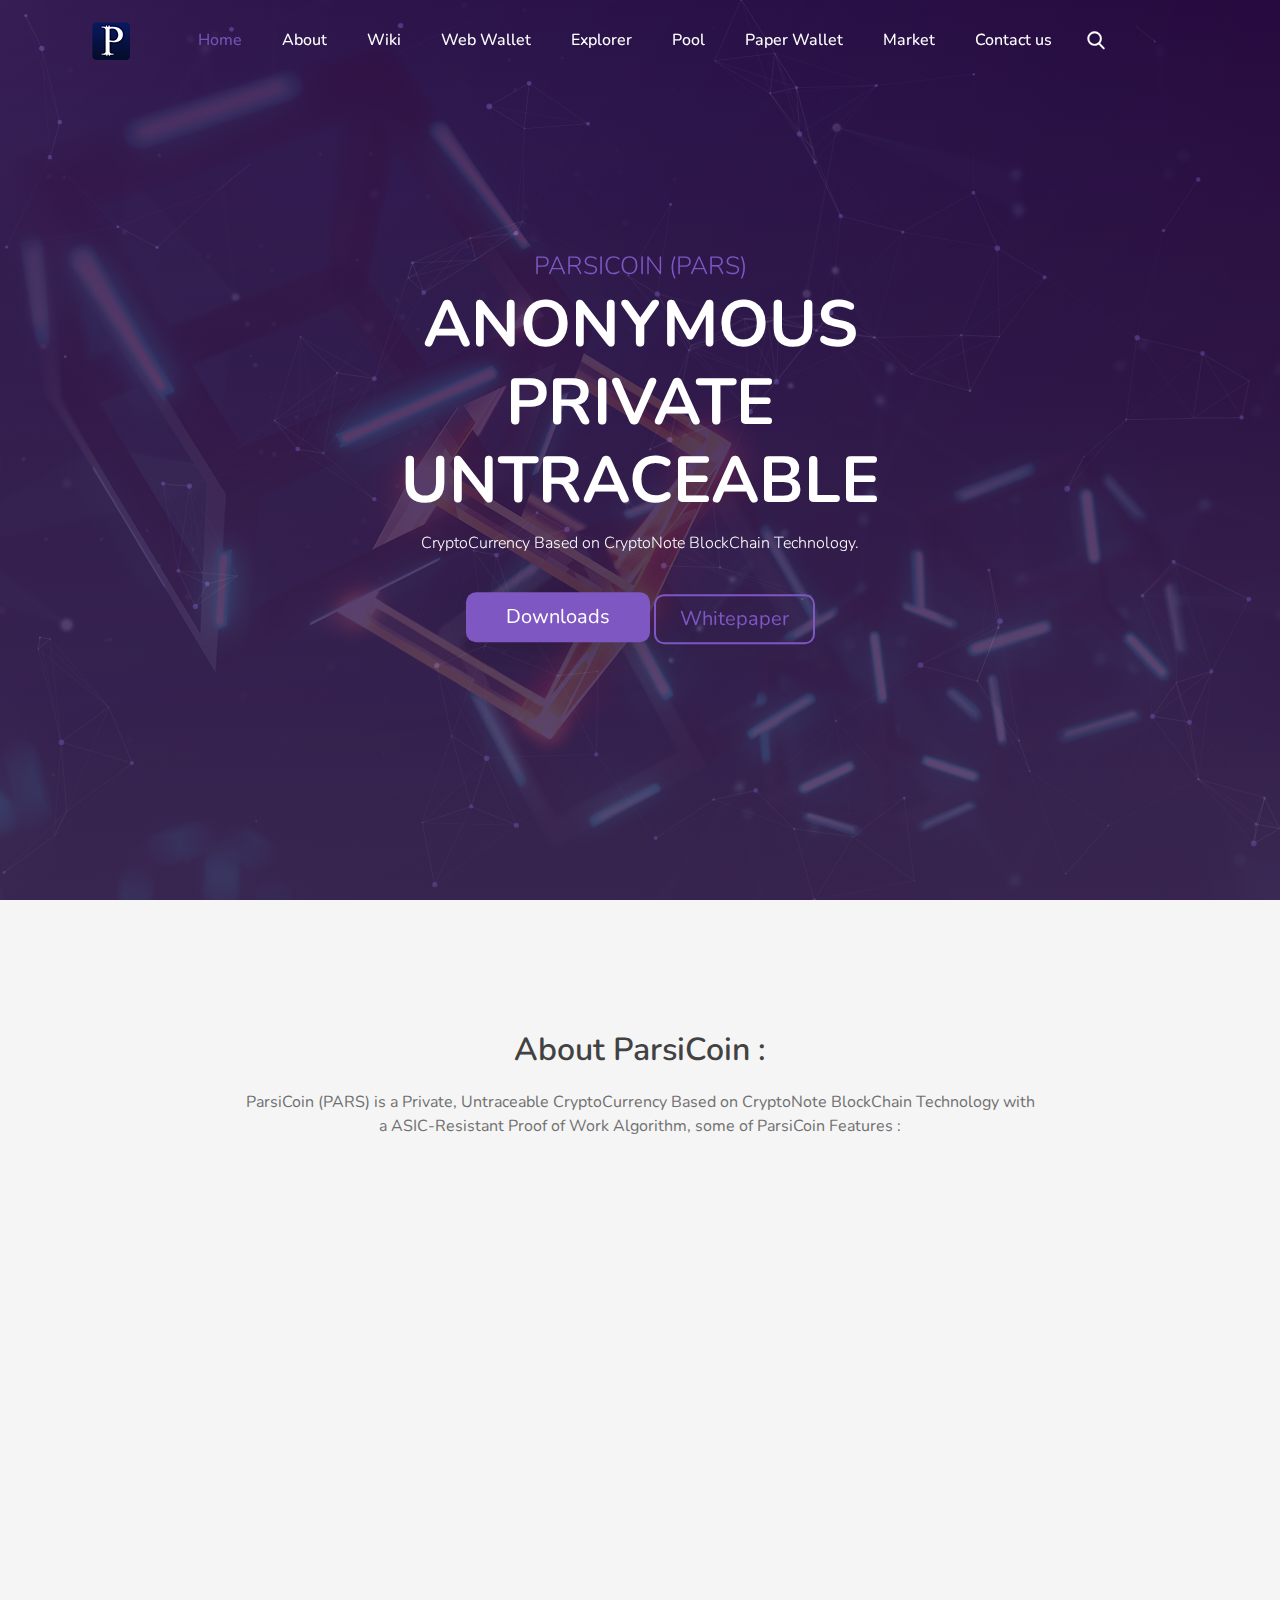
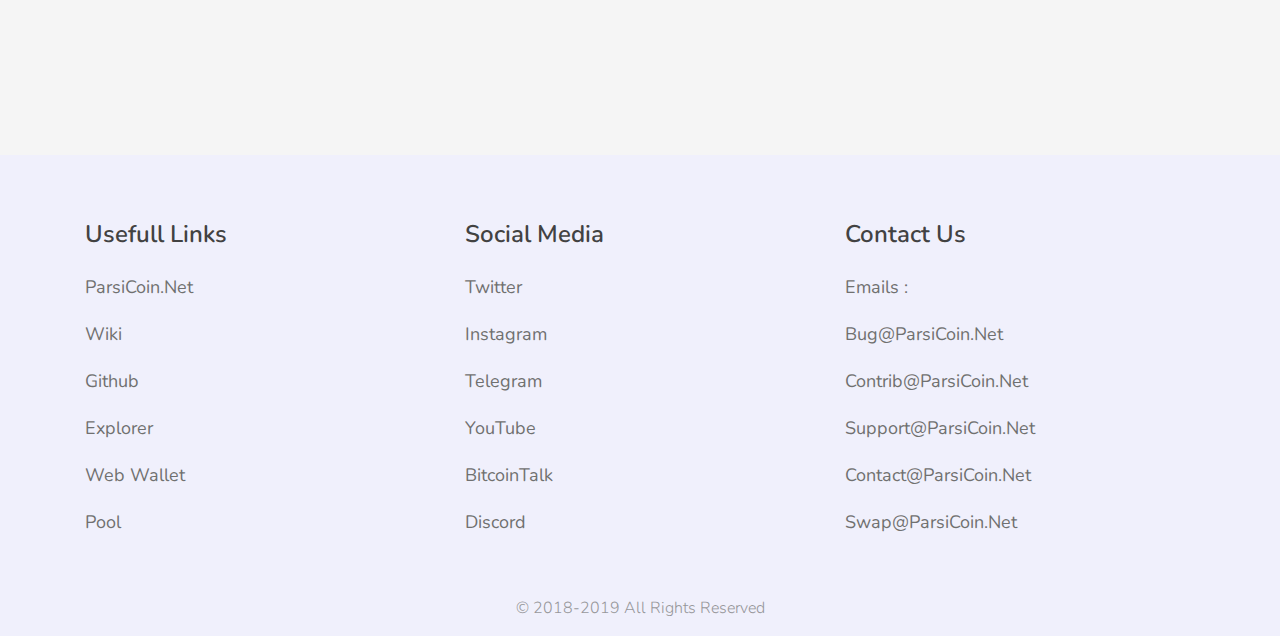
==== commit a7cd2285: "remove shop" ====
--- a/index.html
+++ b/index.html
@@ -36,7 +36,6 @@
             <li><a class="vw-nav-link" href="https://explorer.parsicoin.net">Explorer</a></li>
             <li><a class="vw-nav-link" href="https://pool.parsicoin.net">Pool</a></li>
             <li><a class="vw-nav-link" href="paperwallet/index.html">Paper Wallet</a></li>
-            <li><a class="vw-nav-link" href="https://shop.parsicoin.net">Shop</a></li>
             <li><a class="vw-nav-link" href="https://coinlore.com/coin/parsicoin">Market</a></li>
             <li><a class="vw-nav-link" href="#footer">Contact us</a></li>
           </ul>
@@ -180,4 +179,4 @@
 <script src="assets/js/imagesloaded.pkgd.min.js"></script>
 <script src="assets/js/scripts.js"></script>
 </body>
-</html>+</html>
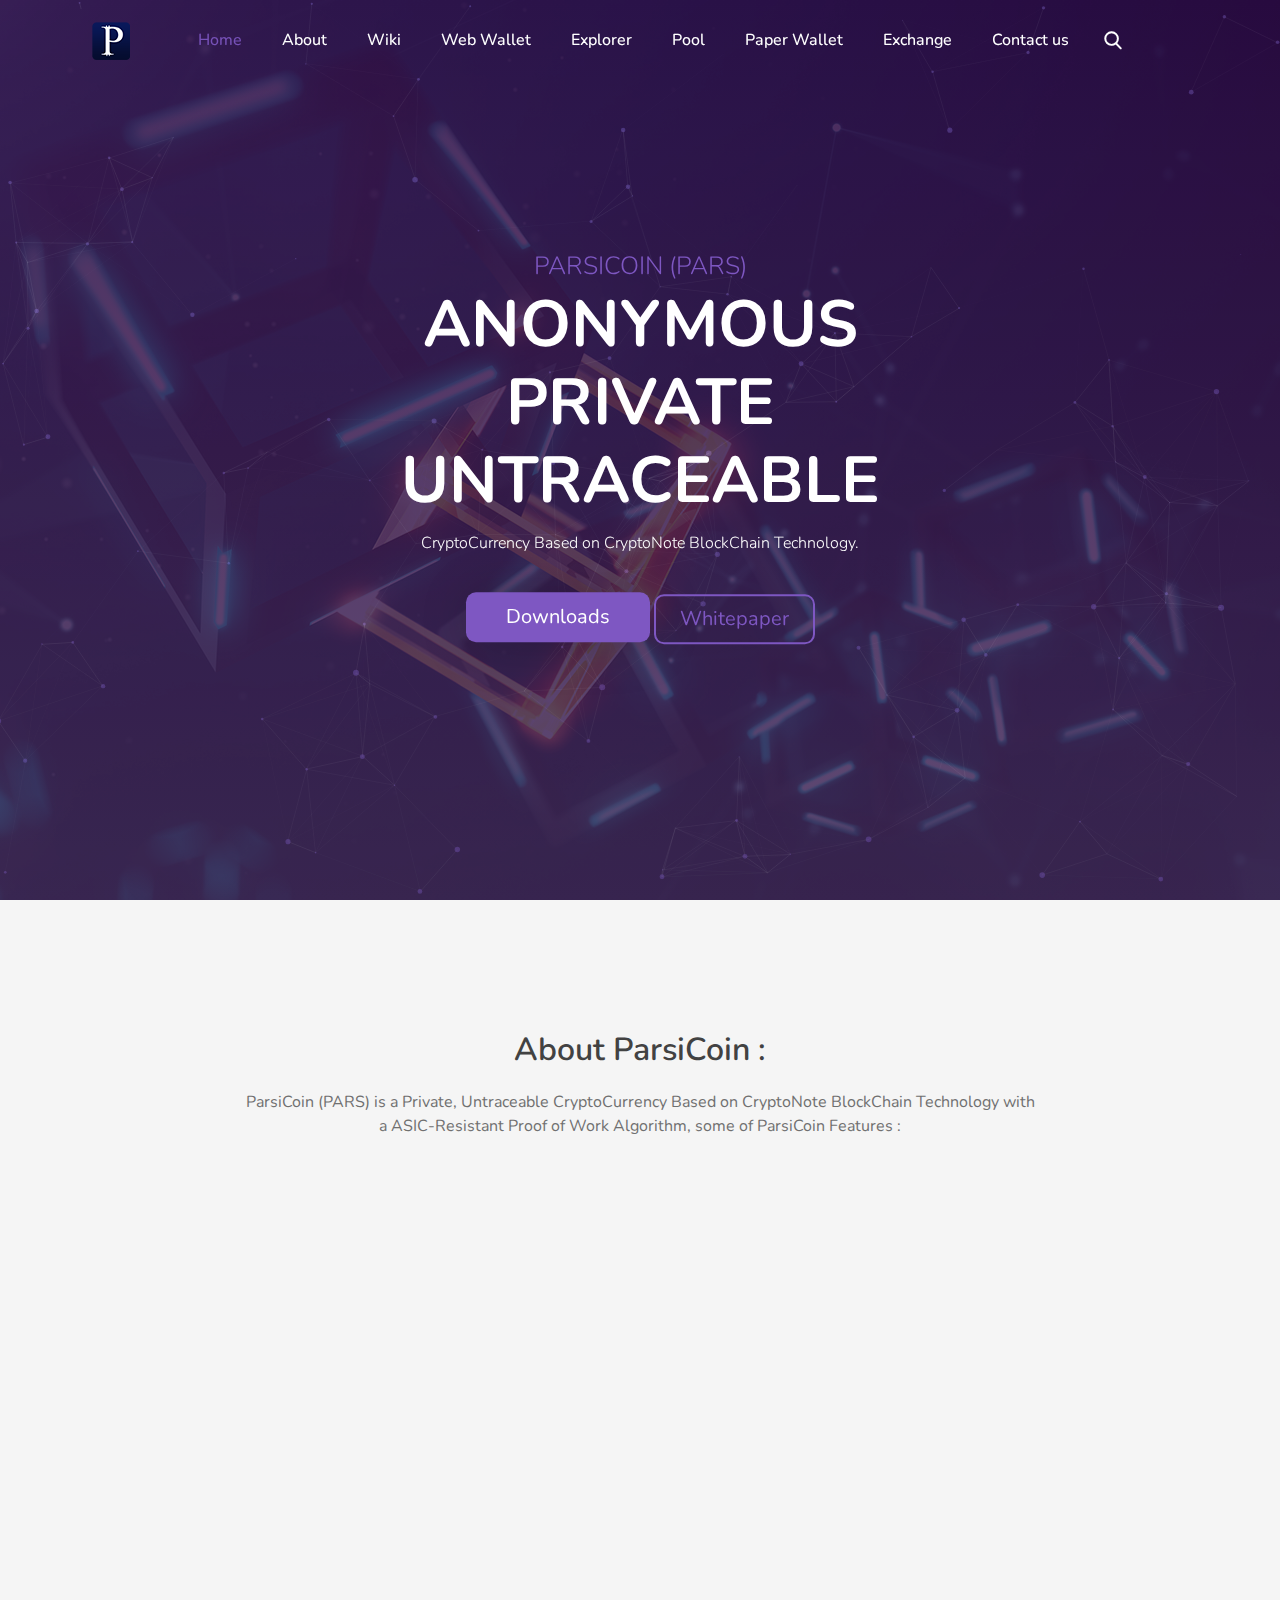
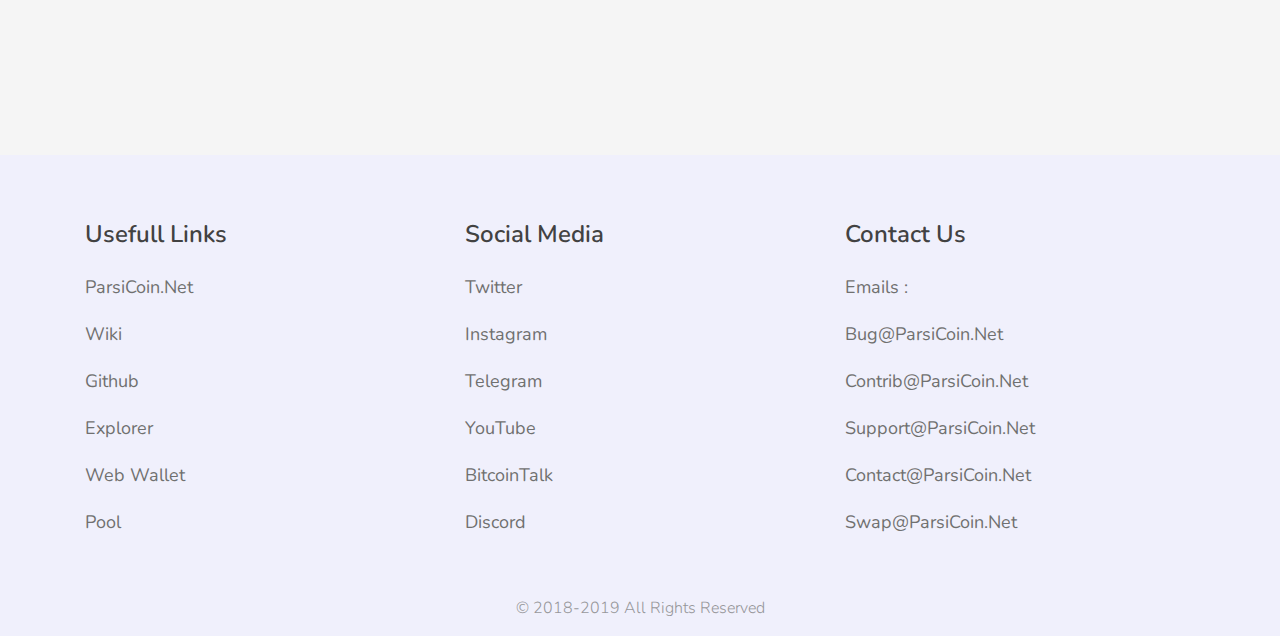
==== commit ffe6bc50: "adding Pars Exchange" ====
--- a/index.html
+++ b/index.html
@@ -36,7 +36,7 @@
             <li><a class="vw-nav-link" href="https://explorer.parsicoin.net">Explorer</a></li>
             <li><a class="vw-nav-link" href="https://pool.parsicoin.net">Pool</a></li>
             <li><a class="vw-nav-link" href="paperwallet/index.html">Paper Wallet</a></li>
-            <li><a class="vw-nav-link" href="https://coinlore.com/coin/parsicoin">Market</a></li>
+            <li><a class="vw-nav-link" href="https://parsxc.com">Exchange</a></li>
             <li><a class="vw-nav-link" href="#footer">Contact us</a></li>
           </ul>
         </nav>
